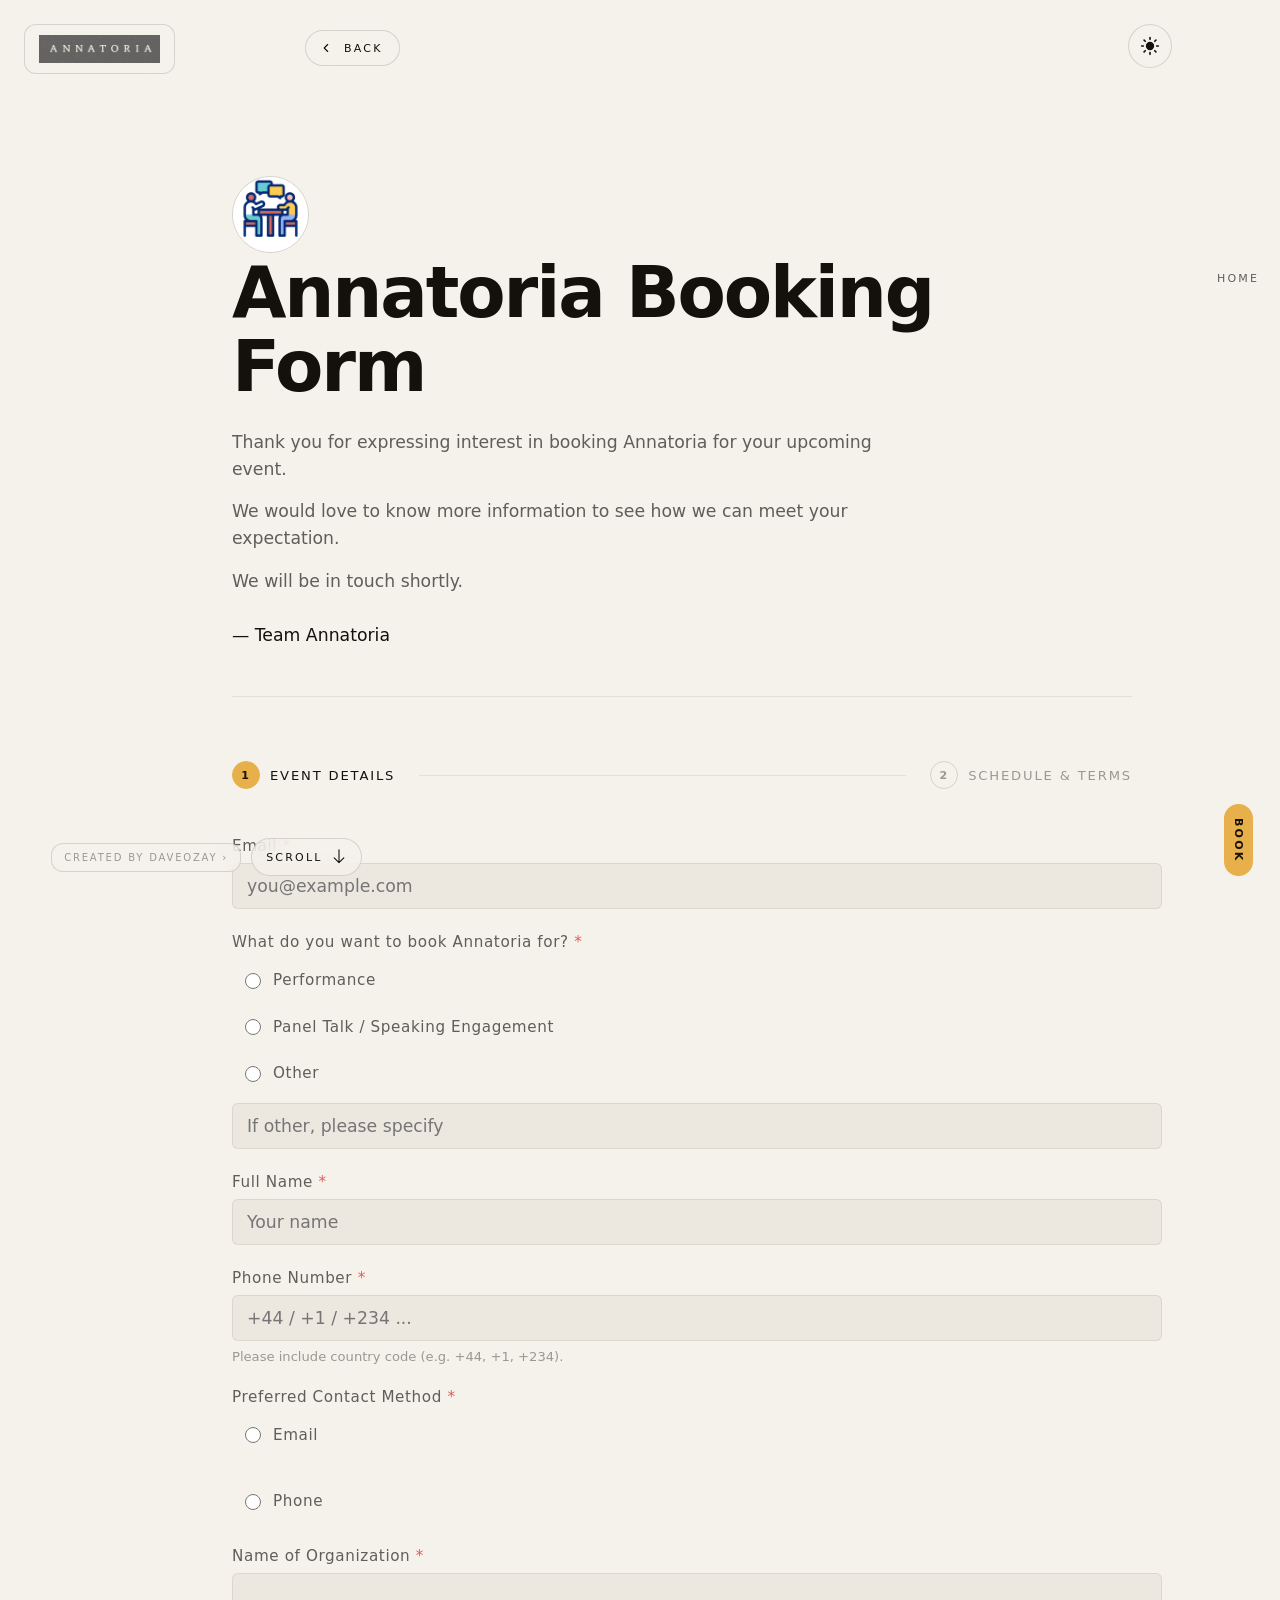
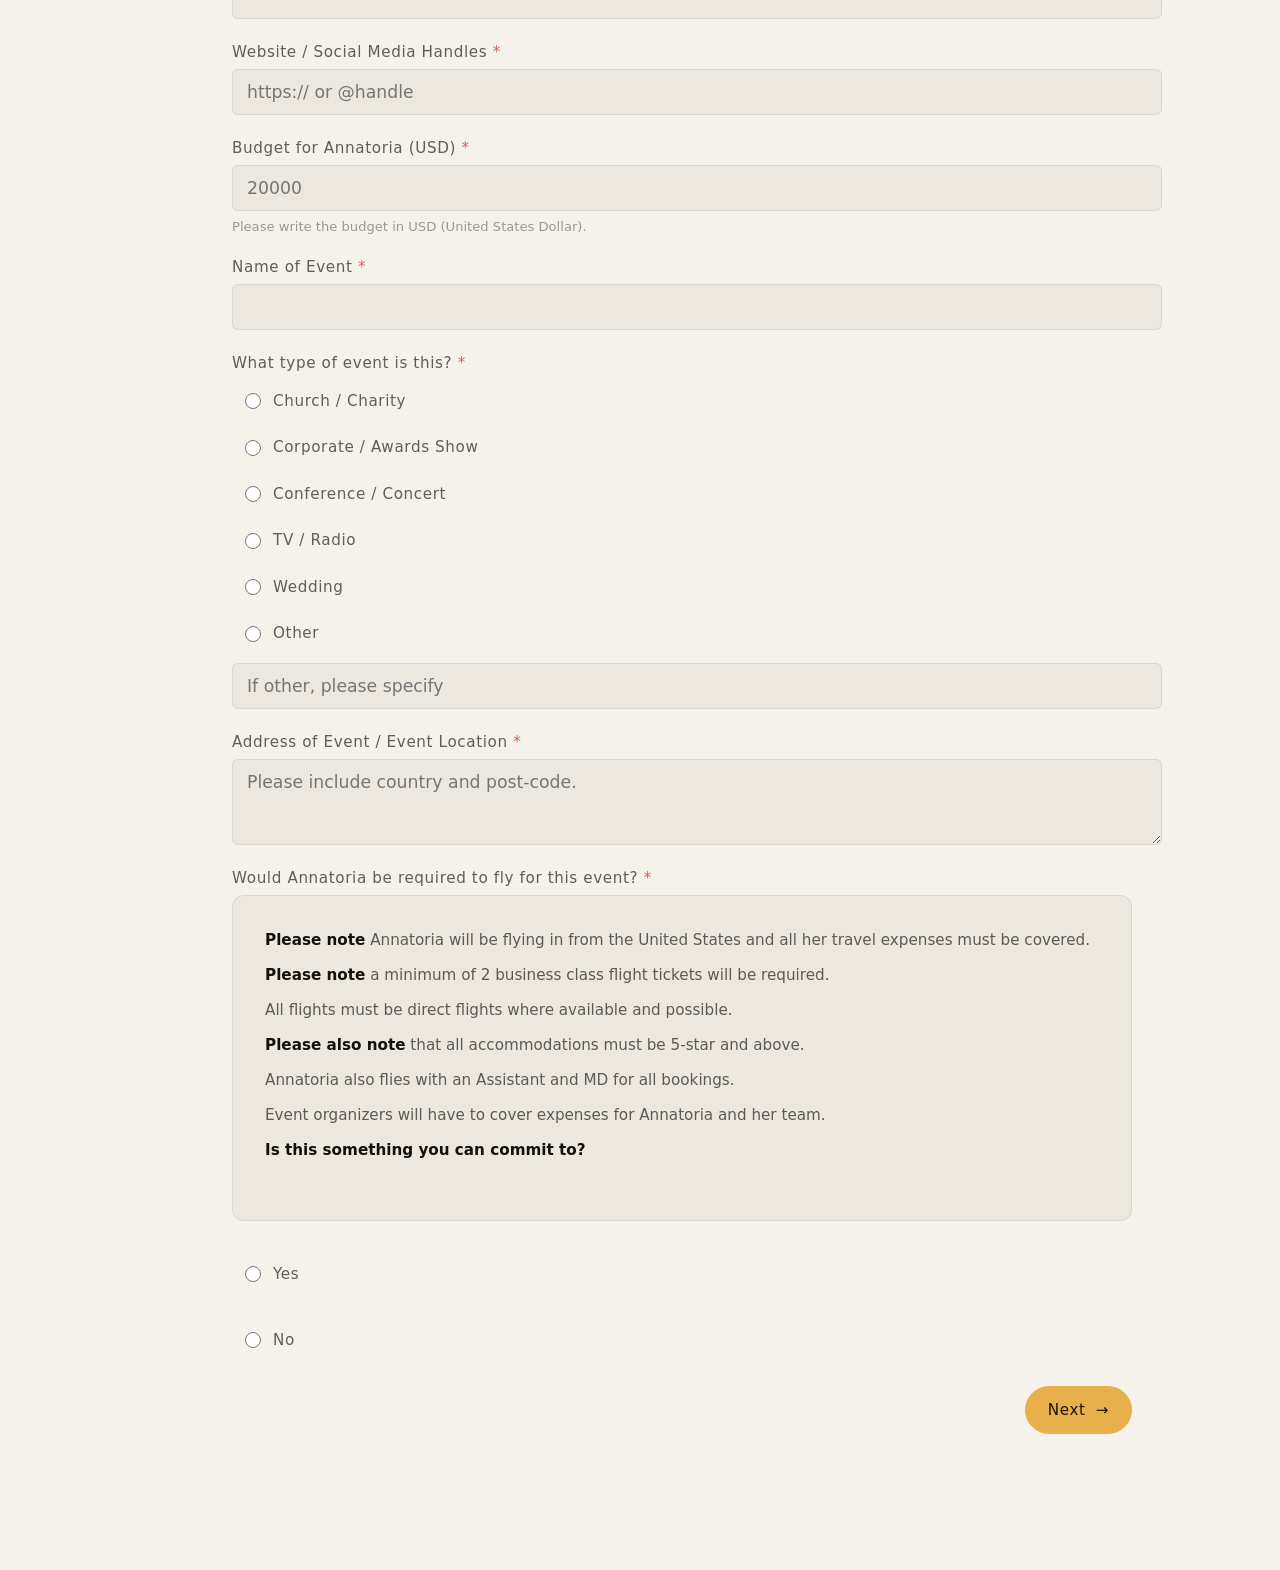
==== contact.html @ 195f4ea7 "Initial deploy - Annatoria site" ====
<!doctype html>
<html lang="en">
  <head>
    <meta charset="utf-8" />
    <meta name="viewport" content="width=device-width, initial-scale=1" />
    <title>Book Annatoria — Team Annatoria</title>
    <meta
      name="description"
      content="Enquire about booking Annatoria for performances, speaking engagements, brand partnerships, and collaborations. Team Annatoria will be in touch."
    />
    <meta name="author" content="Team Annatoria" />
    <meta name="theme-color" content="#0a0a0a" />
    <meta name="color-scheme" content="dark light" />
     <link rel="manifest" href="./manifest.json" />
    <link rel="canonical" href="https://annatoria.com/contact.html" />
    <meta name="robots" content="index, follow" />

    <link
      href="./assets/mains/icons/youtube.svg"
      rel="shortcut icon"
      type="image/x-icon"
    />
    <link
      href="./assets/mains/icons/youtube.svg"
      rel="annatoria-loading-page"
    />

    <link rel="preconnect" href="https://fonts.googleapis.com" />
    <link rel="preconnect" href="https://fonts.gstatic.com" crossorigin />

    <link rel="stylesheet" href="./annatoria.css" />

    <link rel="stylesheet" href="./contact.css" />

    <meta property="og:type" content="website" />
    <meta property="og:site_name" content="Annatoria" />
    <meta property="og:title" content="Book Annatoria — Team Annatoria" />
    <meta
      property="og:description"
      content="Enquire about booking Annatoria for performances, speaking engagements, brand partnerships, and collaborations."
    />
    <meta property="og:url" content="https://annatoria.com/contact.html" />
    <meta
      property="og:image"
      content="https://annatoria.com/assets/mains/Anna_Loading-page1.png"
    />
    <meta property="og:image:width" content="1200" />
    <meta property="og:image:height" content="630" />

    <meta name="twitter:card" content="summary_large_image" />
    <meta name="twitter:title" content="Book Annatoria — Team Annatoria" />
    <meta
      name="twitter:description"
      content="Enquire about booking Annatoria for performances, speaking engagements, brand partnerships, and collaborations."
    />
    <meta
      name="twitter:image"
      content="https://annatoria.com/assets/mains/Anna_Loading-page1.png"
    />

    <link rel="preconnect" href="https://fonts.googleapis.com" />
    <link rel="preconnect" href="https://fonts.gstatic.com" crossorigin />

    <script type="application/ld+json">
      {
        "@context": "https://schema.org",
        "@type": "ContactPage",
        "name": "Book Annatoria",
        "url": "https://annatoria.com/contact.html",
        "description": "Booking enquiry form for Annatoria.",
        "mainEntity": {
          "@type": "Organization",
          "name": "Team Annatoria",
          "email": "annatoria@gmail.com"
        }
      }
    </script>
  </head>

  <body class="body-5">
    <button class="ann-theme-btn" data-theme-toggle aria-label="Toggle theme">
      <svg
        class="ann-theme-btn__icon moon"
        viewBox="0 0 24 24"
        fill="currentColor"
        aria-hidden="true"
      >
        <path d="M21 12.79A9 9 0 1 1 11.21 3 7 7 0 0 0 21 12.79z" />
      </svg>
      <svg
        class="ann-theme-btn__icon sun"
        viewBox="0 0 24 24"
        fill="none"
        stroke="currentColor"
        stroke-width="2"
        stroke-linecap="round"
        aria-hidden="true"
      >
        <circle cx="12" cy="12" r="4" fill="currentColor" />
        <path
          d="M12 2v2M12 20v2M4.9 4.9l1.4 1.4M17.7 17.7l1.4 1.4M2 12h2M20 12h2M4.9 19.1l1.4-1.4M17.7 6.3l1.4-1.4"
        />
      </svg>
    </button>

    <a class="ann-back" href="./index.html" aria-label="Back to home">
      <span class="ann-back__arrow" aria-hidden="true">
        <svg viewBox="0 0 20 20" width="14" height="14" fill="none">
          <path
            d="M11 5 6 10l5 5"
            stroke="currentColor"
            stroke-width="1.6"
            stroke-linecap="round"
            stroke-linejoin="round"
          />
        </svg>
      </span>
      <span>Back</span>
    </a>
    <!-- Brand logo (top-left, follows on scroll) -->
    <a
      href="./index.html"
      class="ann-brand-fixed"
      aria-label="Annatoria — home"
    >
      <img src="./assets/mains/anna_logo.jpeg" alt="Annatoria" />
    </a>

    <!-- Mobile menu toggle -->
    <button
      class="ann-menu-btn"
      aria-label="Open menu"
      aria-expanded="false"
      aria-controls="ann-mobile-menu"
    >
      <span></span><span></span><span></span>
    </button>

    <!-- Side rail nav -->
    <aside class="ann-side" id="ann-mobile-menu" aria-label="Primary">
      <div class="ann-side__inner">
        <nav class="ann-side__nav">
          <a class="ann-side__link" href="./index.html">Home</a>
          <!-- <a class="ann-side__link" href="index.html#music">Music</a>
          <a class="ann-side__link" href="index.html#moments">Moments</a>
          <a class="ann-side__link" href="index.html#awards">Awards</a>
          <a class="ann-side__link" href="index.html#stories">Stories</a>
          <a class="ann-side__link" href="index.html#events">Events</a> -->
        </nav>

        <div class="ann-side__foot">
          <a class="ann-side__cta" href="contact.html" aria-current="page"
            >Book</a
          >
          <!-- <a class="ann-side__link small" href="admin.html">Admin</a> -->
        </div>
      </div>
    </aside>

    <!-- ============================================================
       BOOKING FORM
       ============================================================ -->
    <main class="ann-contact">
      <header class="ann-contact__header">
        <div class="testing">
          <img
            class="icon_convo"
            src="./assets/mains/icons/coexistence.gif"
            alt=""
          />
          <h1 class="ann-contact__title">Annatoria Booking Form</h1>
        </div>
        <p class="ann-contact__intro">
          Thank you for expressing interest in booking Annatoria for your
          upcoming event.
        </p>
        <p class="ann-contact__intro">
          We would love to know more information to see how we can meet your
          expectation.
        </p>
        <p class="ann-contact__intro">
          We will be in touch shortly.
          <br /><br />
          <strong>— Team Annatoria</strong>
        </p>
        <!-- <div class="ann-contact__from">
          <span>Form responses routed to</span>
          <strong>doayozie@gmail.com</strong>
        </div> -->
      </header>

      <!-- Step indicator -->
      <div class="ann-steps" aria-hidden="true">
        <span class="ann-step is-active" data-step-indicator="1">
          <span class="ann-step__num">1</span> Event details
        </span>
        <span class="ann-step__line"></span>
        <span class="ann-step" data-step-indicator="2">
          <span class="ann-step__num">2</span> Schedule &amp; terms
        </span>
      </div>

      <form class="ann-form" data-multistep data-contact-form novalidate>
        <!-- ========================================================
           STEP 1
           ======================================================== -->
        <div class="ann-form__step is-active" data-step="1">
          <div class="ann-field">
            <label for="email">Email <span class="req">*</span></label>
            <input
              type="email"
              id="email"
              name="email"
              required
              placeholder="you@example.com"
              autocomplete="email"
            />
          </div>

          <div class="ann-field">
            <label
              >What do you want to book Annatoria for?
              <span class="req">*</span></label
            >
            <div class="ann-radio-group stack">
              <label class="ann-radio">
                <input
                  type="radio"
                  name="booking_type"
                  value="Performance"
                  required
                />
                <span>Performance</span>
              </label>
              <label class="ann-radio">
                <input
                  type="radio"
                  name="booking_type"
                  value="Panel Talk/Speaking Engagement"
                />
                <span>Panel Talk / Speaking Engagement</span>
              </label>
              <label class="ann-radio">
                <input type="radio" name="booking_type" value="Other" />
                <span>Other</span>
              </label>
              <input
                type="text"
                name="booking_type_other"
                placeholder="If other, please specify"
                style="margin-top: 4px"
              />
            </div>
          </div>

          <div class="ann-field">
            <label for="full_name">Full Name <span class="req">*</span></label>
            <input
              type="text"
              id="full_name"
              name="full_name"
              required
              autocomplete="name"
              placeholder="Your name"
            />
          </div>

          <div class="ann-field">
            <label for="phone">Phone Number <span class="req">*</span></label>
            <input
              type="tel"
              id="phone"
              name="phone"
              required
              autocomplete="tel"
              placeholder="+44 / +1 / +234 ..."
            />
            <span class="hint"
              >Please include country code (e.g. +44, +1, +234).</span
            >
          </div>

          <div class="ann-field">
            <label>Preferred Contact Method <span class="req">*</span></label>
            <div class="ann-radio-group">
              <label class="ann-radio"
                ><input
                  type="radio"
                  name="contact_method"
                  value="Email"
                  required
                />
                <span>Email</span></label
              >
              <label class="ann-radio"
                ><input type="radio" name="contact_method" value="Phone" />
                <span>Phone</span></label
              >
            </div>
          </div>

          <div class="ann-field">
            <label for="organization"
              >Name of Organization <span class="req">*</span></label
            >
            <input
              type="text"
              id="organization"
              name="organization"
              required
              autocomplete="organization"
            />
          </div>

          <div class="ann-field">
            <label for="website"
              >Website / Social Media Handles <span class="req">*</span></label
            >
            <input
              type="text"
              id="website"
              name="website"
              required
              placeholder="https:// or @handle"
            />
          </div>

          <div class="ann-field">
            <label for="budget_usd"
              >Budget for Annatoria (USD) <span class="req">*</span></label
            >
            <input
              type="number"
              id="budget_usd"
              name="budget_usd"
              required
              min="0"
              step="100"
              placeholder="20000"
            />
            <span class="hint"
              >Please write the budget in USD (United States Dollar).</span
            >
          </div>

          <div class="ann-field">
            <label for="event_name"
              >Name of Event <span class="req">*</span></label
            >
            <input type="text" id="event_name" name="event_name" required />
          </div>

          <div class="ann-field">
            <label
              >What type of event is this? <span class="req">*</span></label
            >
            <div class="ann-radio-group stack">
              <label class="ann-radio"
                ><input
                  type="radio"
                  name="event_type"
                  value="Church/Charity"
                  required
                />
                <span>Church / Charity</span></label
              >
              <label class="ann-radio"
                ><input
                  type="radio"
                  name="event_type"
                  value="Corporate/Awards Show"
                />
                <span>Corporate / Awards Show</span></label
              >
              <label class="ann-radio"
                ><input
                  type="radio"
                  name="event_type"
                  value="Conference/Concert"
                />
                <span>Conference / Concert</span></label
              >
              <label class="ann-radio"
                ><input type="radio" name="event_type" value="TV/Radio" />
                <span>TV / Radio</span></label
              >
              <label class="ann-radio"
                ><input type="radio" name="event_type" value="Wedding" />
                <span>Wedding</span></label
              >
              <label class="ann-radio"
                ><input type="radio" name="event_type" value="Other" />
                <span>Other</span></label
              >
              <input
                type="text"
                name="event_type_other"
                placeholder="If other, please specify"
                style="margin-top: 4px"
              />
            </div>
          </div>

          <div class="ann-field">
            <label for="event_address"
              >Address of Event / Event Location
              <span class="req">*</span></label
            >
            <textarea
              id="event_address"
              name="event_address"
              required
              rows="3"
              placeholder="Please include country and post-code."
            ></textarea>
          </div>

          <div class="ann-field">
            <label
              >Would Annatoria be required to fly for this event?
              <span class="req">*</span></label
            >

            <div class="ann-commit">
              <p>
                <strong>Please note</strong> Annatoria will be flying in from
                the United States and all her travel expenses must be covered.
              </p>
              <p>
                <strong>Please note</strong> a minimum of 2 business class
                flight tickets will be required.
              </p>
              <p>
                All flights must be direct flights where available and possible.
              </p>
              <p>
                <strong>Please also note</strong> that all accommodations must
                be 5-star and above.
              </p>
              <p>
                Annatoria also flies with an Assistant and MD for all bookings.
              </p>
              <p>
                Event organizers will have to cover expenses for Annatoria and
                her team.
              </p>
              <p><strong>Is this something you can commit to?</strong></p>
            </div>

            <div class="ann-radio-group">
              <label class="ann-radio">
                <input type="radio" name="can_commit" value="Yes" required />
                <span>Yes</span>
              </label>
              <label class="ann-radio">
                <input type="radio" name="can_commit" value="No" />
                <span>No</span>
              </label>
            </div>
          </div>

          <div class="ann-form__actions">
            <span></span>
            <button type="button" class="ann-btn ann-btn--primary" data-next>
              Next <span class="ann-btn__arrow">→</span>
            </button>
          </div>
        </div>

        <!-- ========================================================
           STEP 2
           ======================================================== -->
        <div class="ann-form__step" data-step="2">
          <div class="ann-form__row">
            <div class="ann-field">
              <label for="event_date"
                >Date of Event <span class="req">*</span></label
              >
              <input type="date" id="event_date" name="event_date" required />
            </div>
            <div class="ann-field">
              <label for="start_time"
                >Start Time <span class="req">*</span></label
              >
              <input type="time" id="start_time" name="start_time" required />
            </div>
          </div>

          <div class="ann-form__row">
            <div class="ann-field">
              <label for="end_time">End Time <span class="req">*</span></label>
              <input type="time" id="end_time" name="end_time" required />
            </div>
            <div class="ann-field">
              <label for="arrival_time"
                >Arrival Time <span class="req">*</span></label
              >
              <input
                type="time"
                id="arrival_time"
                name="arrival_time"
                required
              />
            </div>
          </div>

          <div class="ann-field">
            <label for="event_requirements"
              >Event Requirements <span class="req">*</span></label
            >
            <textarea
              id="event_requirements"
              name="event_requirements"
              required
              rows="4"
              placeholder="Please let us know your stage expectations."
            ></textarea>
          </div>

          <div class="ann-field">
            <label
              >Your Requirement for Annatoria <span class="req">*</span></label
            >
            <div class="ann-radio-group stack">
              <label class="ann-radio">
                <input
                  type="radio"
                  name="performance_type"
                  value="Annatoria (perform) with Filmed Interview"
                  required
                />
                <span>Annatoria (perform) with Filmed Interview</span>
              </label>
              <label class="ann-radio">
                <input
                  type="radio"
                  name="performance_type"
                  value="Annatoria (perform) with Live Interview"
                />
                <span>Annatoria (perform) with Live Interview</span>
              </label>
              <label class="ann-radio">
                <input
                  type="radio"
                  name="performance_type"
                  value="Annatoria (perform) with Live Performance"
                />
                <span>Annatoria (perform) with Live Performance</span>
              </label>
            </div>
          </div>

          <div class="ann-field">
            <label for="expected_attendance"
              >Expected Attendance Number <span class="req">*</span></label
            >
            <input
              type="number"
              id="expected_attendance"
              name="expected_attendance"
              required
              min="0"
              placeholder="e.g. 5000"
            />
          </div>

          <div class="ann-field">
            <label for="other_expectations"
              >Other event expectations? <span class="req">*</span></label
            >
            <textarea
              id="other_expectations"
              name="other_expectations"
              required
              rows="3"
              placeholder="e.g. meet &amp; greets, promotional videos, etc."
            ></textarea>
          </div>

          <div class="ann-field">
            <label for="leave_time"
              >Suitable Leave Time <span class="req">*</span></label
            >
            <input type="time" id="leave_time" name="leave_time" required />
          </div>

          <div class="ann-terms">
            <h3>Terms and Conditions</h3>
            <ol>
              <li>
                Please be prepared to cover travel expenses and hospitality for
                Annatoria and her team.
              </li>
              <li>
                Please be prepared to cover overnight accommodation for events
                that end late at night.
              </li>
              <li>Annatoria travels with a small team.</li>
              <li>
                Annatoria will also need security personnel with her at all
                times during the event.
              </li>
              <li>
                50% deposit is required to secure this booking. This deposit
                will be non-refundable unless Annatoria has to cancel the
                booking for any reason.
              </li>
              <li>
                The remaining balance must be paid before the expected travel
                date.
              </li>
              <li>
                Any additional requests made that isn't in the signed contract
                must be approved by Annatoria's team. The request is not
                confirmed until it is approved in writing.
              </li>
            </ol>
            <span class="notice">Important notice</span>
            <p style="margin-top: 10px">
              Please be advised that (a) bookings remain unconfirmed until you
              receive written confirmation or (b) until securing deposit is
              made. Please do not advertise any appearance until you have
              confirmation.
            </p>
          </div>

          <div class="ann-field">
            <label for="additional_info"
              >Any further information? <span class="req">*</span></label
            >
            <textarea
              id="additional_info"
              name="additional_info"
              required
              rows="4"
              placeholder="Please use this box to provide any useful information such as event details / theme etc."
            ></textarea>
          </div>

          <div class="ann-form__actions">
            <button type="button" class="ann-btn" data-prev>
              <span
                class="ann-btn__arrow"
                style="transform: rotate(180deg); display: inline-block"
                >→</span
              >
              Back
            </button>
            <button type="submit" class="ann-btn ann-btn--primary">
              Submit booking <span class="ann-btn__arrow">→</span>
            </button>
          </div>

          <span data-form-status aria-live="polite"></span>
        </div>
      </form>
    </main>

    <!-- Bottom-left cluster -->
    <div class="ann-bottom-left">
      <a
        href="https://www.instagram.com/super__skills"
        target="_blank"
        rel="noopener"
        class="creator"
      >
        created by Daveozay ›
      </a>
      <button class="ann-scroll-cue" aria-label="Scroll to top" data-scroll-cue>
        <span class="ann-scroll-cue__label">Scroll</span>
        <span class="ann-scroll-cue__arrow" aria-hidden="true">
          <svg viewBox="0 0 14 20" width="12" height="16" fill="none">
            <path
              d="M7 1v16M1 11l6 6 6-6"
              stroke="currentColor"
              stroke-width="1.4"
              stroke-linecap="round"
              stroke-linejoin="round"
            />
          </svg>
        </span>
      </button>
    </div>

    <script src="./annatoria.js" defer></script>
  </body>
</html>
---- annatoria.css ----
/* ============================================================
   ANNATORIA — Premium layer
   Layered on top of Webflow export. Does not modify Webflow files.
   ============================================================ */



/* html,
body {
  overflow-x: hidden !important;
  max-width: 100vw;
} */

html,
body {
  overflow-x: clip;
  max-width: 100vw;
}

:root {
  /* Colour */
  --anna-bg: #0a0a0a;
  --anna-bg-2: #121212;
  --anna-bg-3: #1a1a1a;
  --anna-surface: #161616;
  --anna-line: rgba(255, 255, 255, 0.08);
  --anna-line-2: rgba(255, 255, 255, 0.14);
  --anna-text: #f4f1ea;
  --anna-text-2: rgba(244, 241, 234, 0.66);
  --anna-text-3: rgba(244, 241, 234, 0.4);
  --anna-accent: #e8b04b;
  --anna-accent-2: #c98a2b;
  --anna-danger: #e05a5a;

  /* Typography */
  --anna-font-display: 'Moderat', 'Spacegrotesk', system-ui, sans-serif;
  --anna-font-body: 'Spacegrotesk', 'Moderat', system-ui, sans-serif;

  --anna-fs-xs: clamp(0.72rem, 0.68rem + 0.2vw, 0.82rem);
  --anna-fs-sm: clamp(0.85rem, 0.8rem + 0.25vw, 0.95rem);
  --anna-fs-base: clamp(0.98rem, 0.92rem + 0.3vw, 1.08rem);
  --anna-fs-lg: clamp(1.2rem, 1.05rem + 0.7vw, 1.5rem);
  --anna-fs-xl: clamp(1.8rem, 1.4rem + 2vw, 2.6rem);
  --anna-fs-2xl: clamp(2.6rem, 1.8rem + 3.6vw, 4.4rem);
  --anna-fs-3xl: clamp(3.6rem, 2.2rem + 6vw, 7rem);

  --anna-lh-tight: 1.05;
  --anna-lh-snug: 1.2;
  --anna-lh-base: 1.55;
  --anna-tracking-wide: 0.14em;
  --anna-tracking-mid: 0.04em;

  /* Spacing */
  --anna-space-1: 0.5rem;
  --anna-space-2: 1rem;
  --anna-space-3: 1.5rem;
  --anna-space-4: 2rem;
  --anna-space-5: 3rem;
  --anna-space-6: 4rem;
  --anna-space-7: 6rem;
  --anna-space-8: 8rem;

  /* Radii */
  --anna-r-sm: 6px;
  --anna-r-md: 12px;
  --anna-r-lg: 18px;
  --anna-r-pill: 999px;

  /* Motion */
  --anna-ease: cubic-bezier(0.22, 0.61, 0.36, 1);
  --anna-ease-out: cubic-bezier(0.16, 1, 0.3, 1);
  --anna-dur-fast: 220ms;
  --anna-dur: 480ms;
  --anna-dur-slow: 760ms;

  /* Layout */
  --anna-max: 1320px;
  --anna-gutter: clamp(1.25rem, 4vw, 4rem);
  --anna-nav-h: 72px;
}





/* ============================================================
   PUBLIC SITE THEMES
   Two ways the public theme can be applied:
   1. User manually picked → <html> has .anna-public-dark or .anna-public-light
   2. No choice yet       → follows @media (prefers-color-scheme)

   These classes only exist on index.html and contact.html.
   The admin page never gets them (its JS skips the pre-paint).
   ============================================================ */

/* ---- Forced DARK ---- */
html.anna-public-dark {
  --anna-bg: #0a0a0a;
  --anna-bg-2: #121212;
  --anna-bg-3: #1a1a1a;
  --anna-surface: #161616;
  --anna-line: rgba(255, 255, 255, 0.08);
  --anna-line-2: rgba(255, 255, 255, 0.14);
  --anna-text: #f4f1ea;
  --anna-text-2: rgba(244, 241, 234, 0.66);
  --anna-text-3: rgba(244, 241, 234, 0.4);
}

html.anna-public-dark body.body-5 {
  background-color: #0a0a0a !important;
}

/* ---- Forced LIGHT ---- */
html.anna-public-light {
  --anna-bg: #f5f2ec;
  --anna-bg-2: #ece8e0;
  --anna-bg-3: #e2ddd3;
  --anna-surface: #ffffff;
  --anna-line: rgba(20, 17, 12, 0.08);
  --anna-line-2: rgba(20, 17, 12, 0.14);
  --anna-text: #14110c;
  --anna-text-2: rgba(20, 17, 12, 0.66);
  --anna-text-3: rgba(20, 17, 12, 0.4);
}

html.anna-public-light body.body-5 {
  background-color: #f5f2ec !important;
}

/* Shared LIGHT adjustments — apply whether forced or OS-derived.
   Selected via :is() so we don't have to duplicate. */
html.anna-public-light .ann-hero__bg-veil,
html.anna-public-light .ann-editorial,
html.anna-public-light .ann-side,
html.anna-public-light .ann-side.is-scrolled,
html.anna-public-light .ann-brand-fixed,
html.anna-public-light .ann-back,
html.anna-public-light .ann-scroll-cue,
html.anna-public-light .creator,
html.anna-public-light .ann-theme-btn,
html.anna-public-light .ann-btn,
html.anna-public-light .ann-btn--primary {
  /* placeholder so the selector above stays valid if you later
     want to add light-specific tweaks. Move individual rules here. */
}

html.anna-public-light .ann-hero__bg-veil {
  background:
    radial-gradient(120% 90% at 20% 30%,
      rgba(245, 242, 236, 0.15) 0%,
      rgba(245, 242, 236, 0.55) 55%,
      rgba(245, 242, 236, 0.92) 100%),
    linear-gradient(180deg,
      rgba(245, 242, 236, 0.55) 0%,
      rgba(245, 242, 236, 0.15) 35%,
      rgba(245, 242, 236, 0.95) 100%);
}

html.anna-public-light .ann-editorial {
  background: var(--anna-bg);
}

html.anna-public-light .ann-side {
  background: var(--anna-bg);
}

html.anna-public-light .ann-side.is-scrolled {
  background: rgba(245, 242, 236, 0.78);
  border-left-color: var(--anna-line);
}

html.anna-public-light .ann-brand-fixed,
html.anna-public-light .ann-back,
html.anna-public-light .ann-scroll-cue,
html.anna-public-light .creator,
html.anna-public-light .ann-theme-btn {
  background: rgba(245, 242, 236, 0.75);
  border-color: var(--anna-line-2);
}

html.anna-public-light .ann-brand-fixed:hover,
html.anna-public-light .ann-back:hover,
html.anna-public-light .ann-scroll-cue:hover,
html.anna-public-light .creator:hover,
html.anna-public-light .ann-theme-btn:hover {
  background: rgba(255, 255, 255, 0.95);
  border-color: var(--anna-text);
}

html.anna-public-light .ann-btn:hover {
  background: var(--anna-text);
  color: var(--anna-bg);
  border-color: var(--anna-text);
}

html.anna-public-light .ann-btn--primary {
  color: #1a1206;
}

html.anna-public-light .ann-btn--primary:hover {
  color: #1a1206;
}

html.anna-public-light .ann-theme-btn__icon.moon {
  opacity: 0;
  transform: rotate(90deg) scale(0.6);
}

html.anna-public-light .ann-theme-btn__icon.sun {
  opacity: 1;
  transform: rotate(0deg) scale(1);
}

/* ---- OS preference — applies only when neither force-class is present ---- */
@media (prefers-color-scheme: light) {
  html:not(.anna-public-dark):not(.anna-public-light) {
    --anna-bg: #f5f2ec;
    --anna-bg-2: #ece8e0;
    --anna-bg-3: #e2ddd3;
    --anna-surface: #ffffff;
    --anna-line: rgba(20, 17, 12, 0.08);
    --anna-line-2: rgba(20, 17, 12, 0.14);
    --anna-text: #14110c;
    --anna-text-2: rgba(20, 17, 12, 0.66);
    --anna-text-3: rgba(20, 17, 12, 0.4);
  }

  html:not(.anna-public-dark):not(.anna-public-light) body.body-5 {
    background-color: #f5f2ec !important;
  }

  html:not(.anna-public-dark):not(.anna-public-light) .ann-hero__bg-veil {
    background:
      radial-gradient(120% 90% at 20% 30%,
        rgba(245, 242, 236, 0.15) 0%,
        rgba(245, 242, 236, 0.55) 55%,
        rgba(245, 242, 236, 0.92) 100%),
      linear-gradient(180deg,
        rgba(245, 242, 236, 0.55) 0%,
        rgba(245, 242, 236, 0.15) 35%,
        rgba(245, 242, 236, 0.95) 100%);
  }

  html:not(.anna-public-dark):not(.anna-public-light) .ann-editorial {
    background: var(--anna-bg);
  }

  html:not(.anna-public-dark):not(.anna-public-light) .ann-side {
    background: var(--anna-bg);
  }

  html:not(.anna-public-dark):not(.anna-public-light) .ann-side.is-scrolled {
    background: rgba(245, 242, 236, 0.78);
  }

  html:not(.anna-public-dark):not(.anna-public-light) .ann-brand-fixed,
  html:not(.anna-public-dark):not(.anna-public-light) .ann-back,
  html:not(.anna-public-dark):not(.anna-public-light) .ann-scroll-cue,
  html:not(.anna-public-dark):not(.anna-public-light) .creator,
  html:not(.anna-public-dark):not(.anna-public-light) .ann-theme-btn {
    background: rgba(245, 242, 236, 0.75);
    border-color: var(--anna-line-2);
  }

  html:not(.anna-public-dark):not(.anna-public-light) .ann-theme-btn__icon.moon {
    opacity: 0;
    transform: rotate(90deg) scale(0.6);
  }

  html:not(.anna-public-dark):not(.anna-public-light) .ann-theme-btn__icon.sun {
    opacity: 1;
    transform: rotate(0deg) scale(1);
  }

  html:not(.anna-public-dark):not(.anna-public-light) .ann-btn:hover {
    background: var(--anna-text);
    color: var(--anna-bg);
    border-color: var(--anna-text);
  }
}





















/* ------------------------------------------------------------
   BASE RESET / OVERRIDES (scoped, non-destructive)
   ------------------------------------------------------------ */
body.body-5 {
  /* Overrides the debug red background */
  background-color: var(--anna-bg) !important;
  color: var(--anna-text);
  font-family: var(--anna-font-body);
  -webkit-font-smoothing: antialiased;
  text-rendering: optimizeLegibility;
}

/* Respect reduced motion globally */
@media (prefers-reduced-motion: reduce) {

  *,
  *::before,
  *::after {
    animation-duration: 0.001ms !important;
    animation-iteration-count: 1 !important;
    transition-duration: 0.001ms !important;
    scroll-behavior: auto !important;
  }
}

/* ------------------------------------------------------------
   REVEAL SYSTEM
   Elements with [data-reveal] start hidden; .is-revealed plays in.
   ------------------------------------------------------------ */
[data-reveal] {
  opacity: 0;
  transform: translate3d(0, 24px, 0);
  transition:
    opacity var(--anna-dur) var(--anna-ease-out),
    transform var(--anna-dur) var(--anna-ease-out);
  will-change: opacity, transform;
}

[data-reveal="fade"] {
  transform: none;
}

[data-reveal="left"] {
  transform: translate3d(-32px, 0, 0);
}

[data-reveal="right"] {
  transform: translate3d(32px, 0, 0);
}

[data-reveal="scale"] {
  transform: scale(0.96);
}

[data-reveal].is-revealed {
  opacity: 1;
  transform: translate3d(0, 0, 0) scale(1);
}

/* Stagger: parent with [data-stagger], children with [data-reveal-child] */
[data-stagger]>[data-reveal-child] {
  opacity: 0;
  transform: translate3d(0, 20px, 0);
  transition:
    opacity var(--anna-dur) var(--anna-ease-out),
    transform var(--anna-dur) var(--anna-ease-out);
}

[data-stagger].is-revealed>[data-reveal-child] {
  opacity: 1;
  transform: none;
}

/* ------------------------------------------------------------
   NAV — scroll state
   ------------------------------------------------------------ */

/* ============================================================
   SIDE NAV — fixed vertical rail
   ============================================================ */
:root {
  --anna-side-w: 84px;
}

.ann-side {
  position: fixed;
  top: 0;
  right: 0;
  /* ← changed from left: 0 */
  bottom: 0;
  width: var(--anna-side-w);
  z-index: 9000;
  display: flex;
  flex-direction: column;
  align-items: center;
  padding: 24px 0;
  background: transparent;
  /* ← transparent at top */
  -webkit-backdrop-filter: none;
  backdrop-filter: none;
  border-left: 1px solid transparent;
  /* ← changed from border-right */
  transition:
    background-color var(--anna-dur) var(--anna-ease),
    backdrop-filter var(--anna-dur) var(--anna-ease),
    -webkit-backdrop-filter var(--anna-dur) var(--anna-ease),
    border-color var(--anna-dur) var(--anna-ease);
}

/* Solidified state — triggered by JS when you scroll */
.ann-side.is-scrolled {
  background: rgba(10, 10, 10, 0.72);
  -webkit-backdrop-filter: blur(14px) saturate(140%);
  backdrop-filter: blur(14px) saturate(140%);
  border-left-color: var(--anna-line);
}

.ann-side__inner {
  display: flex;
  flex-direction: column;
  align-items: center;
  justify-content: space-between;
  height: 100%;
  width: 100%;
  gap: var(--anna-space-4);
}

.ann-side__brand img {
  height: 32px;
  width: auto;
  display: block;
  opacity: 0.9;
  transition: opacity var(--anna-dur-fast) var(--anna-ease);
}

.ann-side__brand:hover img {
  opacity: 1;
}

.ann-side__nav {
  display: flex;
  flex-direction: column;
  align-items: center;
  gap: var(--anna-space-4);
  margin: auto 0;
}

.ann-side__link {
  position: relative;
  color: var(--anna-text-2);
  font-family: var(--anna-font-display);
  font-size: 11px;
  font-weight: 500;
  letter-spacing: 0.2em;
  text-transform: uppercase;
  text-decoration: none;
  writing-mode: sideways-lr;
  /* transform: rotate(180deg); */
  padding: 8px 6px;
  transition: color var(--anna-dur-fast) var(--anna-ease);
}

.ann-side__link::after {
  content: "";
  position: absolute;
  top: 0;
  bottom: 0;
  right: -6px;
  /* ← sits just to the right of the text */
  width: 1px;
  background: currentColor;
  transform: scaleY(0);
  transform-origin: bottom center;
  /* ← grows upward from bottom */
  transition: transform var(--anna-dur) var(--anna-ease-out);
}

.ann-side__link:hover::after,
.ann-side__link[aria-current="page"]::after {
  transform: scaleY(1);
}

.ann-side__link:hover,
.ann-side__link[aria-current="page"] {
  color: var(--anna-text);
}

.ann-side__link:hover::after,
.ann-side__link[aria-current="page"]::after {
  transform: translateX(-50%) scaleX(1);
}

.ann-side__link.small {
  font-size: 10px;
  letter-spacing: 0.16em;
}

.ann-side__foot {
  display: flex;
  flex-direction: column;
  align-items: center;
  gap: var(--anna-space-3);
  margin-top: auto;
}

.ann-side__cta {
  writing-mode: vertical-rl;
  /* transform: rotate(180deg); */
  padding: 14px 8px;
  border-radius: var(--anna-r-pill);
  background: var(--anna-accent);
  color: #1a1206 !important;
  font-family: var(--anna-font-display);
  font-size: 11px;
  font-weight: 700;
  letter-spacing: 0.2em;
  text-transform: uppercase;
  text-decoration: none;
  transition: background-color var(--anna-dur-fast) var(--anna-ease), transform var(--anna-dur-fast) var(--anna-ease);
}

.ann-side__cta:hover {
  background: var(--anna-accent-2);
  transform: rotate(180deg) translateY(2px);
}














/* Push all page content to the right of the rail on desktop */
@media (min-width: 768px) {
  body.body-5 {
    padding-left: var(--anna-side-w);
  }

  .ann-hero__inner,
  .main-container {
    margin-left: 0;
  }
}












/* ------------------------------------------------------------
   SECTION PRIMITIVES
   ------------------------------------------------------------ */
.ann-section {
  position: relative;
  padding: var(--anna-space-8) var(--anna-gutter);
  max-width: var(--anna-max);
  margin: 0 auto;
}

.ann-section--full {
  max-width: none;
  padding-left: 0;
  padding-right: 0;
}

.ann-eyebrow {
  font-family: var(--anna-font-display);
  font-size: var(--anna-fs-xs);
  letter-spacing: var(--anna-tracking-wide);
  text-transform: uppercase;
  color: var(--anna-accent);
  margin-bottom: var(--anna-space-3);
}

.ann-h2 {
  font-family: var(--anna-font-display);
  font-size: var(--anna-fs-2xl);
  line-height: var(--anna-lh-tight);
  letter-spacing: -0.02em;
  margin: 0 0 var(--anna-space-3);
  color: var(--anna-text);
}

.ann-lead {
  font-size: var(--anna-fs-lg);
  line-height: var(--anna-lh-base);
  color: var(--anna-text-2);
  max-width: 62ch;
}

.ann-rule {
  height: 1px;
  background: var(--anna-line);
  border: 0;
  margin: var(--anna-space-5) 0;
}

/* ------------------------------------------------------------
   MUSIC
   ------------------------------------------------------------ */
.ann-music {
  display: grid;
  grid-template-columns: 1.2fr 1fr;
  gap: var(--anna-space-5);
}

@media (max-width: 900px) {
  .ann-music {
    grid-template-columns: 1fr;
  }
}

.ann-release {
  position: relative;
  border-radius: var(--anna-r-lg);
  overflow: hidden;
  background: var(--anna-surface);
  border: 1px solid var(--anna-line);
  transition: border-color var(--anna-dur) var(--anna-ease);
}

.ann-release:hover {
  border-color: var(--anna-line-2);
}

.ann-release__art {
  aspect-ratio: 1 / 1;
  width: 100%;
  background: #222;
  display: block;
  object-fit: cover;
  transition: transform var(--anna-dur-slow) var(--anna-ease-out);
}

.ann-release:hover .ann-release__art {
  transform: scale(1.03);
}

.ann-release__meta {
  padding: var(--anna-space-4);
}

.ann-release__tag {
  font-size: var(--anna-fs-xs);
  letter-spacing: var(--anna-tracking-wide);
  text-transform: uppercase;
  color: var(--anna-accent);
}

.ann-release__title {
  font-family: var(--anna-font-display);
  font-size: var(--anna-fs-xl);
  margin: var(--anna-space-2) 0 var(--anna-space-1);
}

.ann-release__sub {
  color: var(--anna-text-2);
  font-size: var(--anna-fs-sm);
}

.ann-tracklist {
  display: flex;
  flex-direction: column;
  gap: var(--anna-space-2);
}

.ann-track {
  display: grid;
  grid-template-columns: 56px 1fr auto;
  gap: var(--anna-space-3);
  align-items: center;
  padding: var(--anna-space-2);
  border-radius: var(--anna-r-md);
  border: 1px solid transparent;
  transition: background-color var(--anna-dur-fast) var(--anna-ease), border-color var(--anna-dur-fast) var(--anna-ease), transform var(--anna-dur-fast) var(--anna-ease);
}

.ann-track:hover {
  background: var(--anna-bg-2);
  border-color: var(--anna-line);
  transform: translateY(-1px);
}

.ann-track__art {
  width: 56px;
  height: 56px;
  border-radius: var(--anna-r-sm);
  object-fit: cover;
  background: #222;
}

.ann-track__name {
  font-family: var(--anna-font-display);
  font-size: var(--anna-fs-base);
}

.ann-track__meta {
  color: var(--anna-text-3);
  font-size: var(--anna-fs-xs);
  margin-top: 2px;
}

.ann-track__play {
  width: 36px;
  height: 36px;
  border-radius: var(--anna-r-pill);
  border: 1px solid var(--anna-line-2);
  background: transparent;
  color: var(--anna-text);
  display: inline-flex;
  align-items: center;
  justify-content: center;
  cursor: pointer;
  transition: background-color var(--anna-dur-fast) var(--anna-ease), transform var(--anna-dur-fast) var(--anna-ease);
}

.ann-track:hover .ann-track__play {
  background: var(--anna-accent);
  color: #1a1206;
  border-color: var(--anna-accent);
  transform: scale(1.06);
}

/* ------------------------------------------------------------
   SOCIAL — FOLLOW THE JOURNEY
   ------------------------------------------------------------ */
.ann-social {
  display: grid;
  grid-template-columns: repeat(auto-fit, minmax(200px, 1fr));
  gap: var(--anna-space-3);
}

.ann-social__card {
  position: relative;
  padding: var(--anna-space-4);
  border-radius: var(--anna-r-lg);
  background: var(--anna-surface);
  border: 1px solid var(--anna-line);
  text-decoration: none;
  color: var(--anna-text);
  display: flex;
  flex-direction: column;
  gap: var(--anna-space-2);
  transition: transform var(--anna-dur) var(--anna-ease), border-color var(--anna-dur) var(--anna-ease), background-color var(--anna-dur) var(--anna-ease);
  overflow: hidden;
}

.ann-social__card:hover {
  transform: translateY(-4px);
  border-color: var(--anna-line-2);
  background: var(--anna-bg-3);
}

.ann-social__icon {
  width: 28px;
  height: 28px;
  color: var(--anna-text);
  transition: transform var(--anna-dur) var(--anna-ease);
}

.ann-social__card:hover .ann-social__icon {
  transform: translateX(4px);
}

.ann-social__name {
  font-family: var(--anna-font-display);
  font-size: var(--anna-fs-base);
}

.ann-social__stat {
  color: var(--anna-text-2);
  font-size: var(--anna-fs-sm);
}

.ann-social__cta {
  margin-top: auto;
  font-size: var(--anna-fs-xs);
  letter-spacing: var(--anna-tracking-wide);
  text-transform: uppercase;
  color: var(--anna-accent);
}

/* ------------------------------------------------------------
   MOMENTS — masonry + lightbox
   ------------------------------------------------------------ */
.ann-moments {
  columns: 3;
  column-gap: var(--anna-space-3);
}

@media (max-width: 900px) {
  .ann-moments {
    columns: 2;
  }
}

@media (max-width: 560px) {
  .ann-moments {
    columns: 1;
  }
}

.ann-moment {
  position: relative;
  display: block;
  width: 100%;
  margin: 0 0 var(--anna-space-3);
  border-radius: var(--anna-r-md);
  overflow: hidden;
  break-inside: avoid;
  cursor: zoom-in;
  border: 1px solid var(--anna-line);
  background: var(--anna-bg-2);
}

.ann-moment img {
  display: block;
  width: 100%;
  height: auto;
  transition: transform var(--anna-dur-slow) var(--anna-ease-out), filter var(--anna-dur) var(--anna-ease);
}

.ann-moment:hover img {
  transform: scale(1.04);
  filter: brightness(0.82);
}

.ann-moment__meta {
  position: absolute;
  inset: auto 0 0 0;
  padding: var(--anna-space-3);
  background: linear-gradient(to top, rgba(0, 0, 0, 0.8), transparent);
  opacity: 0;
  transform: translateY(8px);
  transition: opacity var(--anna-dur) var(--anna-ease), transform var(--anna-dur) var(--anna-ease);
}

.ann-moment:hover .ann-moment__meta {
  opacity: 1;
  transform: none;
}

.ann-moment__title {
  font-family: var(--anna-font-display);
  font-size: var(--anna-fs-sm);
}

.ann-moment__sub {
  color: var(--anna-text-2);
  font-size: var(--anna-fs-xs);
  margin-top: 2px;
}

/* Lightbox */
.ann-lightbox {
  position: fixed;
  inset: 0;
  z-index: 10000;
  background: rgba(5, 5, 5, 0.94);
  -webkit-backdrop-filter: blur(6px);
  backdrop-filter: blur(6px);
  display: flex;
  align-items: center;
  justify-content: center;
  padding: var(--anna-gutter);
  opacity: 0;
  pointer-events: none;
  transition: opacity var(--anna-dur) var(--anna-ease);
}

.ann-lightbox.is-open {
  opacity: 1;
  pointer-events: auto;
}

.ann-lightbox img {
  max-width: 100%;
  max-height: 88vh;
  border-radius: var(--anna-r-md);
  box-shadow: 0 30px 80px rgba(0, 0, 0, 0.6);
}

.ann-lightbox__close {
  position: absolute;
  top: 20px;
  right: 24px;
  width: 40px;
  height: 40px;
  border-radius: var(--anna-r-pill);
  background: transparent;
  border: 1px solid var(--anna-line-2);
  color: var(--anna-text);
  font-size: 18px;
  cursor: pointer;
}

/* ------------------------------------------------------------
   AWARDS
   ------------------------------------------------------------ */
.ann-awards__grid {
  display: grid;
  grid-template-columns: repeat(auto-fit, minmax(240px, 1fr));
  gap: var(--anna-space-3);
}

.ann-award {
  padding: var(--anna-space-4);
  border-radius: var(--anna-r-md);
  background: var(--anna-surface);
  border: 1px solid var(--anna-line);
  transition: border-color var(--anna-dur) var(--anna-ease), transform var(--anna-dur) var(--anna-ease);
}

.ann-award:hover {
  border-color: var(--anna-line-2);
  transform: translateY(-3px);
}

.ann-award__label {
  font-family: var(--anna-font-display);
  font-size: var(--anna-fs-base);
}

.ann-award__sub {
  color: var(--anna-text-2);
  font-size: var(--anna-fs-sm);
  margin-top: var(--anna-space-1);
}

/* ------------------------------------------------------------
   EVENTS — ON STAGE
   ------------------------------------------------------------ */
.ann-events__empty {
  padding: var(--anna-space-6) var(--anna-space-4);
  border: 1px dashed var(--anna-line-2);
  border-radius: var(--anna-r-lg);
  text-align: center;
  color: var(--anna-text-2);
}

.ann-events__list {
  display: flex;
  flex-direction: column;
  gap: var(--anna-space-2);
}

.ann-event {
  display: grid;
  grid-template-columns: 120px 1fr auto;
  gap: var(--anna-space-3);
  align-items: center;
  padding: var(--anna-space-3);
  border-radius: var(--anna-r-md);
  background: var(--anna-surface);
  border: 1px solid var(--anna-line);
  transition: transform var(--anna-dur) var(--anna-ease), border-color var(--anna-dur) var(--anna-ease);
}

.ann-event:hover {
  transform: translateY(-2px);
  border-color: var(--anna-line-2);
}

.ann-event__date {
  font-family: var(--anna-font-display);
  font-size: var(--anna-fs-sm);
  color: var(--anna-accent);
}

.ann-event__name {
  font-family: var(--anna-font-display);
  font-size: var(--anna-fs-base);
}

.ann-event__loc {
  color: var(--anna-text-2);
  font-size: var(--anna-fs-sm);
  margin-top: 2px;
}

.ann-event__cta {
  border: 1px solid var(--anna-line-2);
  background: transparent;
  color: var(--anna-text);
  padding: 8px 14px;
  border-radius: var(--anna-r-pill);
  font-size: var(--anna-fs-xs);
  letter-spacing: var(--anna-tracking-wide);
  text-transform: uppercase;
  cursor: pointer;
  text-decoration: none;
  transition: background-color var(--anna-dur-fast) var(--anna-ease), color var(--anna-dur-fast) var(--anna-ease);
}

.ann-event__cta:hover {
  background: var(--anna-accent);
  color: #1a1206;
  border-color: var(--anna-accent);
}

/* ------------------------------------------------------------
   STORIES
   ------------------------------------------------------------ */
.ann-stories {
  display: grid;
  grid-template-columns: repeat(auto-fit, minmax(280px, 1fr));
  gap: var(--anna-space-4);
}

.ann-story {
  position: relative;
  border-radius: var(--anna-r-lg);
  overflow: hidden;
  background: var(--anna-surface);
  border: 1px solid var(--anna-line);
  aspect-ratio: 4 / 5;
  display: block;
  color: var(--anna-text);
  text-decoration: none;
}

.ann-story img {
  position: absolute;
  inset: 0;
  width: 100%;
  height: 100%;
  object-fit: cover;
  transition: transform var(--anna-dur-slow) var(--anna-ease-out), filter var(--anna-dur) var(--anna-ease);
}

.ann-story:hover img {
  transform: scale(1.05);
  filter: brightness(0.7);
}

.ann-story__body {
  position: absolute;
  inset: auto 0 0 0;
  padding: var(--anna-space-4);
  background: linear-gradient(to top, rgba(0, 0, 0, 0.9), transparent 80%);
}

.ann-story__kicker {
  font-size: var(--anna-fs-xs);
  letter-spacing: var(--anna-tracking-wide);
  text-transform: uppercase;
  color: var(--anna-accent);
}

.ann-story__title {
  font-family: var(--anna-font-display);
  font-size: var(--anna-fs-lg);
  margin-top: var(--anna-space-2);
  line-height: var(--anna-lh-snug);
}

/* ------------------------------------------------------------
   BOTTOM MEDIA STRIP — replaces the overlapping images
   ------------------------------------------------------------ */
.ann-strip {
  display: grid;
  grid-template-columns: repeat(6, 1fr);
  gap: var(--anna-space-2);
  padding: var(--anna-space-5) var(--anna-gutter);
}

@media (max-width: 900px) {
  .ann-strip {
    grid-template-columns: repeat(3, 1fr);
  }
}

@media (max-width: 560px) {
  .ann-strip {
    grid-template-columns: repeat(2, 1fr);
  }
}

.ann-strip__item {
  aspect-ratio: 3 / 4;
  border-radius: var(--anna-r-md);
  overflow: hidden;
  background: var(--anna-bg-2);
  border: 1px solid var(--anna-line);
}

.ann-strip__item img {
  width: 100%;
  height: 100%;
  object-fit: cover;
  display: block;
  transition: transform var(--anna-dur-slow) var(--anna-ease-out);
}

.ann-strip__item:hover img {
  transform: scale(1.05);
}

/* ------------------------------------------------------------
   FOOTER
   ------------------------------------------------------------ */
.ann-footer {
  padding: var(--anna-space-6) var(--anna-gutter) var(--anna-space-5);
  border-top: 1px solid var(--anna-line);
  display: flex;
  flex-wrap: wrap;
  gap: var(--anna-space-4);
  justify-content: space-between;
  align-items: center;
  color: var(--anna-text-3);
  font-size: var(--anna-fs-sm);
}

.ann-footer a {
  color: var(--anna-text-2);
  text-decoration: none;
}

.ann-footer a:hover {
  color: var(--anna-text);
}

/* ------------------------------------------------------------
   BUTTONS
   ------------------------------------------------------------ */
.ann-btn {
  display: inline-flex;
  align-items: center;
  gap: 10px;
  padding: 14px 22px;
  border-radius: var(--anna-r-pill);
  border: 1px solid var(--anna-line-2);
  background: transparent;
  color: var(--anna-text);
  font-family: var(--anna-font-display);
  font-size: var(--anna-fs-sm);
  letter-spacing: var(--anna-tracking-mid);
  text-decoration: none;
  cursor: pointer;
  transition: background-color var(--anna-dur-fast) var(--anna-ease), color var(--anna-dur-fast) var(--anna-ease), transform var(--anna-dur-fast) var(--anna-ease), border-color var(--anna-dur-fast) var(--anna-ease);
}

.ann-btn:hover {
  background: var(--anna-text);
  color: #0a0a0a;
  border-color: var(--anna-text);
  transform: translateY(-1px);
}

.ann-btn--primary {
  background: var(--anna-accent);
  color: #1a1206;
  border-color: var(--anna-accent);
}

.ann-btn--primary:hover {
  background: var(--anna-accent-2);
  border-color: var(--anna-accent-2);
  color: #1a1206;
}

.ann-btn__arrow {
  display: inline-block;
  transition: transform var(--anna-dur-fast) var(--anna-ease);
}

.ann-btn:hover .ann-btn__arrow {
  transform: translateX(4px);
}

/* ------------------------------------------------------------
   FORMS (contact + admin)
   ------------------------------------------------------------ */
.ann-form {
  display: flex;
  flex-direction: column;
  gap: var(--anna-space-4);
}

.ann-form__step {
  display: none;
}

.ann-form__step.is-active {
  display: block;
  animation: ann-step-in var(--anna-dur) var(--anna-ease-out);
}

@keyframes ann-step-in {
  from {
    opacity: 0;
    transform: translate3d(0, 12px, 0);
  }

  to {
    opacity: 1;
    transform: none;
  }
}

.ann-field {
  display: flex;
  flex-direction: column;
  gap: 8px;
  margin-bottom: var(--anna-space-3);
}

.ann-field label {
  font-size: var(--anna-fs-sm);
  color: var(--anna-text-2);
  font-family: var(--anna-font-display);
  letter-spacing: var(--anna-tracking-mid);
}

.ann-field .req {
  color: var(--anna-danger);
}

.ann-field input,
.ann-field select,
.ann-field textarea {
  background: var(--anna-bg-2);
  border: 1px solid var(--anna-line);
  border-radius: var(--anna-r-sm);
  color: var(--anna-text);
  padding: 12px 14px;
  font-size: var(--anna-fs-base);
  font-family: var(--anna-font-body);
  transition: border-color var(--anna-dur-fast) var(--anna-ease), background-color var(--anna-dur-fast) var(--anna-ease);
  width: 100%;
}

.ann-field input:focus,
.ann-field select:focus,
.ann-field textarea:focus {
  outline: 0;
  border-color: var(--anna-accent);
  background: var(--anna-bg-3);
}

.ann-field .hint {
  color: var(--anna-text-3);
  font-size: var(--anna-fs-xs);
}

.ann-radio-group {
  display: flex;
  flex-wrap: wrap;
  gap: var(--anna-space-3);
}

.ann-radio {
  display: inline-flex;
  align-items: center;
  gap: 8px;
  font-size: var(--anna-fs-sm);
  color: var(--anna-text-2);
  cursor: pointer;
}

.ann-radio input {
  accent-color: var(--anna-accent);
}

.ann-form__actions {
  display: flex;
  justify-content: space-between;
  gap: var(--anna-space-3);
  margin-top: var(--anna-space-3);
}

.ann-terms {
  background: var(--anna-bg-2);
  border: 1px solid var(--anna-line);
  border-radius: var(--anna-r-md);
  padding: var(--anna-space-4);
  color: var(--anna-text-2);
  font-size: var(--anna-fs-sm);
  line-height: var(--anna-lh-base);
}

.ann-terms h3 {
  color: var(--anna-text);
  font-family: var(--anna-font-display);
  font-size: var(--anna-fs-base);
  margin: 0 0 var(--anna-space-2);
}

.ann-terms ol {
  padding-left: 1.2rem;
  margin: 0 0 var(--anna-space-3);
}

.ann-terms li {
  margin-bottom: 6px;
}

.ann-terms .notice {
  color: var(--anna-accent);
  font-weight: 500;
}

/* ------------------------------------------------------------
   ADMIN
   ------------------------------------------------------------ */
.ann-admin {
  min-height: 100vh;
  background: var(--anna-bg);
  color: var(--anna-text);
  padding: var(--anna-space-6) var(--anna-gutter);
}

.ann-admin__header {
  display: flex;
  justify-content: space-between;
  align-items: center;
  gap: var(--anna-space-3);
  margin-bottom: var(--anna-space-5);
  flex-wrap: wrap;
}

.ann-admin__filters {
  display: flex;
  gap: var(--anna-space-2);
  flex-wrap: wrap;
}

.ann-admin__filter {
  padding: 8px 14px;
  border-radius: var(--anna-r-pill);
  border: 1px solid var(--anna-line);
  background: transparent;
  color: var(--anna-text-2);
  font-size: var(--anna-fs-xs);
  letter-spacing: var(--anna-tracking-wide);
  text-transform: uppercase;
  cursor: pointer;
  transition: all var(--anna-dur-fast) var(--anna-ease);
}

.ann-admin__filter.is-active,
.ann-admin__filter:hover {
  border-color: var(--anna-accent);
  color: var(--anna-text);
}

.ann-admin__table {
  width: 100%;
  border-collapse: collapse;
  font-size: var(--anna-fs-sm);
}

.ann-admin__table th,
.ann-admin__table td {
  text-align: left;
  padding: 14px 12px;
  border-bottom: 1px solid var(--anna-line);
  vertical-align: top;
}

.ann-admin__table th {
  color: var(--anna-text-3);
  font-weight: 500;
  letter-spacing: var(--anna-tracking-wide);
  text-transform: uppercase;
  font-size: var(--anna-fs-xs);
}

.ann-admin__table tr:hover td {
  background: var(--anna-bg-2);
}

.ann-admin__status {
  display: inline-block;
  padding: 4px 10px;
  border-radius: var(--anna-r-pill);
  font-size: var(--anna-fs-xs);
  letter-spacing: var(--anna-tracking-mid);
  border: 1px solid var(--anna-line-2);
}

.ann-admin__status[data-status="new"] {
  color: var(--anna-accent);
  border-color: var(--anna-accent);
}

.ann-admin__status[data-status="read"] {
  color: var(--anna-text-2);
}

.ann-admin__status[data-status="accepted"] {
  color: #6cd28a;
  border-color: #6cd28a;
}

.ann-admin__status[data-status="declined"] {
  color: var(--anna-danger);
  border-color: var(--anna-danger);
}

.ann-admin__actions {
  display: flex;
  gap: 8px;
  flex-wrap: wrap;
}

.ann-admin__btn {
  border: 1px solid var(--anna-line-2);
  background: transparent;
  color: var(--anna-text-2);
  padding: 6px 10px;
  border-radius: var(--anna-r-sm);
  cursor: pointer;
  font-size: var(--anna-fs-xs);
  letter-spacing: var(--anna-tracking-mid);
  transition: all var(--anna-dur-fast) var(--anna-ease);
}

.ann-admin__btn:hover {
  color: var(--anna-text);
  border-color: var(--anna-text);
}

.ann-admin__drawer {
  position: fixed;
  inset: 0 0 0 auto;
  width: min(560px, 100vw);
  background: var(--anna-bg-2);
  border-left: 1px solid var(--anna-line);
  transform: translateX(100%);
  transition: transform var(--anna-dur) var(--anna-ease);
  padding: var(--anna-space-5) var(--anna-space-4);
  overflow-y: auto;
  z-index: 9500;
}

.ann-admin__drawer.is-open {
  transform: none;
}

.ann-admin__drawer h2 {
  font-family: var(--anna-font-display);
  font-size: var(--anna-fs-xl);
  margin: 0 0 var(--anna-space-3);
}

.ann-admin__row {
  padding: var(--anna-space-2) 0;
  border-bottom: 1px solid var(--anna-line);
}

.ann-admin__row dt {
  color: var(--anna-text-3);
  font-size: var(--anna-fs-xs);
  letter-spacing: var(--anna-tracking-wide);
  text-transform: uppercase;
  margin-bottom: 4px;
}

.ann-admin__row dd {
  margin: 0;
  color: var(--anna-text);
  font-size: var(--anna-fs-sm);
  line-height: var(--anna-lh-base);
  word-break: break-word;
}

.ann-admin__login {
  max-width: 420px;
  margin: 15vh auto;
  padding: var(--anna-space-5);
  background: var(--anna-bg-2);
  border: 1px solid var(--anna-line);
  border-radius: var(--anna-r-lg);
}

/* ------------------------------------------------------------
   UTILITIES
   ------------------------------------------------------------ */
.ann-hidden {
  display: none !important;
}

.ann-center {
  text-align: center;
}

.ann-muted {
  color: var(--anna-text-2);
}

.ann-sr {
  position: absolute;
  width: 1px;
  height: 1px;
  padding: 0;
  margin: -1px;
  overflow: hidden;
  clip: rect(0, 0, 0, 0);
  white-space: nowrap;
  border: 0;
}

/* Hero extras — pinned to the same visual slot as the heading,
   but offset so it doesn't collide with Webflow's IX2 transform. */
.ann-hero-extras {
  position: absolute;
  left: 7vw;
  top: 55%;
  /* sits below the heading */
  width: min(560px, 80vw);
  pointer-events: auto;
}

@media (max-width: 991px) {
  .ann-hero-extras {
    position: static;
    left: auto;
    top: auto;
    margin-top: 1.5rem;
  }
}





/* ============================================================
   HERO — Annatoria custom
   ============================================================ */
.ann-hero {
  position: relative;
  min-height: 100vh;
  min-height: 100svh;
  display: flex;
  flex-direction: column;
  justify-content: center;
  overflow: hidden;
  isolation: isolate;
}

/* --- Background image + veil --- */
.ann-hero__bg {
  position: absolute;
  inset: 0;
  z-index: 0;
  overflow: hidden;
}

.ann-hero__bg-img {
  position: absolute;
  inset: -8% -8% -8% -8%;
  /* oversized so parallax doesn't reveal edges */

  background-image: url('./assets/mains/anna03.jpg');
  background-size: cover;
  background-position: center 30%;
  background-repeat: no-repeat;
  filter: saturate(0.9) contrast(1.02);
  will-change: transform;
}

.ann-hero__bg-veil {
  position: absolute;
  inset: 0;
  background:
    radial-gradient(120% 90% at 20% 30%, rgba(0, 0, 0, 0.15) 0%, rgba(0, 0, 0, 0.65) 55%, rgba(0, 0, 0, 0.92) 100%),
    linear-gradient(180deg, rgba(10, 10, 10, 0.55) 0%, rgba(10, 10, 10, 0.15) 35%, rgba(10, 10, 10, 0.95) 100%);
}


/* --- Layout --- */
.ann-hero__inner {
  position: relative;
  z-index: 1;
  width: 100%;
  max-width: var(--anna-max);
  margin: 0 auto;
  padding: calc(var(--anna-nav-h) + 4vh) var(--anna-gutter) 8vh;
  display: grid;
  grid-template-columns: 1.15fr 0.85fr;
  gap: var(--anna-space-6);
  align-items: center;
}

@media (max-width: 900px) {
  .ann-hero__inner {
    grid-template-columns: 1fr;
    gap: var(--anna-space-5);
    padding-top: calc(var(--anna-nav-h) + 6vh);
  }
}

.ann-hero__content {
  max-width: 640px;
}

/* --- Eyebrow --- */
.ann-hero__eyebrow {
  display: inline-flex;
  align-items: center;
  gap: 10px;
  font-family: var(--anna-font-display);
  font-size: var(--anna-fs-xs);
  letter-spacing: var(--anna-tracking-wide);
  text-transform: uppercase;
  color: var(--anna-text-2);
  margin-bottom: var(--anna-space-3);
}

.ann-hero__dot {
  width: 6px;
  height: 6px;
  border-radius: 999px;
  background: var(--anna-accent);
  box-shadow: 0 0 12px var(--anna-accent);
}

/* --- Title --- */
.ann-hero__title {
  font-family: var(--anna-font-display);
  font-size: clamp(2.4rem, 1.2rem + 5.6vw, 6.4rem);
  line-height: 0.98;
  letter-spacing: -0.035em;
  font-weight: 700;
  color: var(--anna-text);
  margin: 0 0 var(--anna-space-4);
  text-wrap: balance;
}

/* --- Lead --- */
.ann-hero__lead {
  font-size: var(--anna-fs-lg);
  line-height: 1.5;
  color: var(--anna-text-2);
  max-width: 52ch;
  margin: 0 0 var(--anna-space-5);
}

/* --- CTAs --- */
.ann-hero__ctas {
  display: flex;
  gap: var(--anna-space-2);
  flex-wrap: wrap;
  margin-bottom: var(--anna-space-6);
}

/* --- Meta strip --- */
.ann-hero__meta {
  display: flex;
  align-items: center;
  gap: var(--anna-space-4);
  flex-wrap: wrap;
}

.ann-hero__meta-item {
  display: flex;
  flex-direction: column;
  gap: 4px;
}

.ann-hero__meta-num {
  font-family: var(--anna-font-display);
  font-size: var(--anna-fs-xl);
  font-weight: 700;
  color: var(--anna-text);
  line-height: 1;
  letter-spacing: -0.02em;
}

.ann-hero__meta-label {
  font-size: var(--anna-fs-xs);
  letter-spacing: var(--anna-tracking-wide);
  text-transform: uppercase;
  color: var(--anna-text-3);
}

.ann-hero__meta-sep {
  width: 1px;
  height: 32px;
  background: var(--anna-line-2);
}

@media (max-width: 560px) {
  .ann-hero__meta-sep {
    display: none;
  }

  .ann-hero__meta {
    gap: var(--anna-space-3);
  }
}

/* --- Portrait --- */
.ann-hero__portrait {
  position: relative;
  aspect-ratio: 4 / 5;
  border-radius: var(--anna-r-lg);
  overflow: hidden;
  border: 1px solid var(--anna-line);
  box-shadow: 0 30px 80px rgba(0, 0, 0, 0.55);
}

.ann-hero__portrait img {
  width: 100%;
  height: 100%;
  object-fit: cover;
  display: block;
  transition: transform 1.2s var(--anna-ease-out), filter 0.8s var(--anna-ease);
}

.ann-hero__portrait:hover img {
  transform: scale(1.03);
  filter: brightness(1.05);
}

@media (max-width: 900px) {
  .ann-hero__portrait {
    aspect-ratio: 16 / 10;
    max-width: 520px;
    margin: 0 auto;
  }
}

/* --- Scroll cue --- */
.ann-hero__scroll {
  position: absolute;
  left: 50%;
  bottom: var(--anna-space-4);
  transform: translateX(-50%);
  z-index: 2;
  display: inline-flex;
  align-items: center;
  gap: 10px;
  font-family: var(--anna-font-display);
  font-size: var(--anna-fs-xs);
  letter-spacing: var(--anna-tracking-wide);
  text-transform: uppercase;
  color: var(--anna-text-2);
  text-decoration: none;
  padding: 8px 12px;
  transition: color var(--anna-dur-fast) var(--anna-ease), transform var(--anna-dur-fast) var(--anna-ease);
}

.ann-hero__scroll:hover {
  color: var(--anna-text);
  transform: translateX(-50%) translateY(-2px);
}

.ann-hero__scroll svg {
  animation: ann-scroll-bob 2.4s var(--anna-ease) infinite;
}

@keyframes ann-scroll-bob {

  0%,
  100% {
    transform: translateY(0);
  }

  50% {
    transform: translateY(4px);
  }
}

@media (max-width: 560px) {
  .ann-hero__scroll {
    display: none;
  }
}


/* ============================================================
   SMOOTH ANCHOR SCROLL (respects reduced motion)
   ============================================================ */
html {
  scroll-behavior: smooth;
}

@media (prefers-reduced-motion: reduce) {
  html {
    scroll-behavior: auto;
  }
}

/* Anchor offset — so sections don't hide under the fixed nav */
.ann-section,
#music,
#social,
#moments,
#awards,
#events,
#stories {
  scroll-margin-top: 90px;
}

/* ============================================================
   HIDE ALL LEFTOVER WEBFLOW TEMPLATE BLOCKS
   ============================================================ */




/* Hide leftover Webflow template blocks */
.nav,
.wrapper-hero,
.second-scroll,
.wrap-bg,
.nav-scroll,
.iphone__mockup,
.wrapper_content,
.wrap-pictures,
.wrap-pictures.cc-mobile,
.notch,
.iphone-wrapper-device,
.iphone-wrapper-device.base,
.content__sliders,
.wrapper.h {
  display: none !important;
}


/* ============================================================
   CLICKABILITY FIX — comprehensive
   Several Webflow elements sit at absurd z-indexes (9,000,000+)
   as full-viewport fixed/sticky overlays, intercepting all clicks.
   We disable pointer-events on every decorative overlay and
   restore them only on genuinely interactive children.
   ============================================================ */

/* 1. The full-viewport fixed hero shell — decorative */
.wrapper-hero {
  pointer-events: none;
}

/* Its interactive children opt back in */
.wrapper-hero a,
.wrapper-hero button,
.wrapper-hero iframe,
.wrapper-hero ._01-app-feed,
.wrapper-hero ._01-app-feed *,
.wrapper-hero .feed-voice-link,
.wrapper-hero .content__sliders,
.wrapper-hero ._w-title-feed,
.wrapper-hero ._w-title-feed * {
  pointer-events: auto;
}

/* 2. .nav — z-index:9,000,000, rotated 100vh×12vw strip covering the page */
.nav {
  pointer-events: none;
}

/* Its real link children (contact, admin-login) stay clickable */
.nav a,
.nav button {
  pointer-events: auto;
}

/* 3. ._w-screen-title — z-index:15,000,000, 100vw×100vh sticky cover */
._w-screen-title {
  pointer-events: none;
}

/* 4. .logo-ts-2 — z-index:90,000, position:fixed top-left logo */
/* This IS interactive (it links home), keep it clickable */
/* .logo-ts-2 {
  pointer-events: auto;
} */

/* 5. .second-scroll — the large parallax ticker behind the hero */
.second-scroll {
  pointer-events: none;
}

/* 6. .wrap-bg — decorative grid lines */
.wrap-bg {
  pointer-events: none;
}

/* 7. .shadow — full-width gradient overlay at bottom of viewport */
.shadow {
  pointer-events: none;
}

/* 8. .hero__track__heading — the giant scrolling title text */
.hero__track__heading {
  pointer-events: none;
}

/* 9. ann-side nav — always fully interactive */
.ann-side,
.ann-side * {
  pointer-events: auto !important;
}

/* 10. All real page content — the main container is z-index:91,
   above wrapper-hero (z-index:90), but the overlays above still
   block it. Belt-and-braces: force all interactive elements clickable. */
.main-container a,
.main-container button,
.main-container input,
.main-container select,
.main-container textarea,
.ann-hero a,
.ann-hero button,
.ann-btn,
.ann-social__card,
.ann-track,
.ann-moment,
.ann-story,
.ann-event,
.ann-event__cta,
.ann-footer a,
.ann-footer button {
  pointer-events: auto !important;
  position: relative;
}






/* ============================================================
   EDITORIAL / STATEMENT SECTION
   ============================================================ */
.ann-editorial {
  position: relative;
  min-height: 100vh;
  min-height: 100svh;
  padding: 8vh var(--anna-gutter) 10vh;
  background: #0a0a0a;
  overflow: hidden;
  isolation: isolate;
}

/* --- Faint grid behind everything --- */
.ann-editorial__grid {
  position: absolute;
  inset: 0;
  pointer-events: none;
  background-image:
    linear-gradient(to right, rgba(255, 255, 255, 0.045) 1px, transparent 1px),
    linear-gradient(to bottom, rgba(255, 255, 255, 0.045) 1px, transparent 1px);
  background-size: calc(100% / 6) calc(100% / 4);
  z-index: 0;
}

/* Corner labels */
.ann-editorial__corner {
  position: absolute;
  font-family: var(--anna-font-display);
  font-size: 10px;
  letter-spacing: 0.22em;
  text-transform: uppercase;
  color: rgba(255, 255, 255, 0.35);
}

.ann-editorial__corner.tl {
  top: 24px;
  left: 24px;
}

.ann-editorial__corner.tr {
  top: 24px;
  right: 24px;
}

.ann-editorial__corner.bl {
  bottom: 24px;
  left: 24px;
}

.ann-editorial__corner.br {
  bottom: 24px;
  right: 24px;
}

/* --- Left headline column --- */
.ann-editorial__content {
  position: relative;
  z-index: 2;
  max-width: 640px;
  margin-top: 8vh;
}

.ann-editorial__eyebrow {
  display: inline-flex;
  align-items: center;
  gap: 12px;
  font-family: var(--anna-font-display);
  font-size: 11px;
  letter-spacing: 0.22em;
  text-transform: uppercase;
  color: var(--anna-text-2);
  margin-bottom: var(--anna-space-4);
}

.ann-editorial__dash {
  display: inline-block;
  width: 28px;
  height: 1px;
  background: currentColor;
}

.ann-editorial__headline {
  font-family: var(--anna-font-display);
  font-weight: 700;
  font-size: clamp(2.8rem, 1.4rem + 6vw, 6.6rem);
  line-height: 0.96;
  letter-spacing: -0.04em;
  color: var(--anna-text);
  margin: 0 0 var(--anna-space-4);
}

.ann-editorial__sub {
  font-size: var(--anna-fs-base);
  line-height: 1.6;
  color: var(--anna-text-2);
  margin: 0 0 var(--anna-space-5);
  max-width: 36ch;
}

/* --- Photo collage (right side) --- */
.ann-editorial__collage {
  position: absolute;
  top: 0;
  right: 0;
  bottom: 0;
  width: 52%;
  z-index: 1;
  pointer-events: none;
}

.ann-editorial__photo {
  position: absolute;
  border-radius: 8px;
  overflow: hidden;
  box-shadow: 0 30px 80px rgba(0, 0, 0, 0.55);
  transition:
    opacity var(--anna-dur-slow) var(--anna-ease-out),
    transform 1s var(--anna-ease-out);
  will-change: transform;
}

.ann-editorial__photo img {
  width: 100%;
  height: 100%;
  object-fit: cover;
  display: block;
}

/* Each photo is a different size + position */
.photo-a {
  top: 6%;
  right: 22%;
  width: 34%;
  aspect-ratio: 3 / 4;
  z-index: 3;
  transform: rotate(-2deg);
}

.photo-b {
  top: 4%;
  right: 0;
  width: 40%;
  aspect-ratio: 4 / 3;
  z-index: 2;
  transform: rotate(1.5deg);
}

.photo-c {
  top: 52%;
  right: 12%;
  width: 44%;
  aspect-ratio: 4 / 5;
  z-index: 4;
  transform: rotate(-1deg);
}

/* Vertical labels on photo edges */
.ann-editorial__tag {
  position: absolute;
  font-family: var(--anna-font-display);
  font-size: 9px;
  letter-spacing: 0.24em;
  text-transform: uppercase;
  color: rgba(255, 255, 255, 0.75);
  line-height: 1.4;
  padding: 8px;
}

.photo-a .ann-editorial__tag {
  top: 12px;
  right: 8px;
  text-align: right;
}

.photo-b .ann-editorial__tag {
  bottom: 12px;
  left: 8px;
}

.photo-c .ann-editorial__tag {
  top: 12px;
  left: 8px;
}

/* Reveal behaviour: each photo animates from a slight offset */
.ann-editorial__photo {
  opacity: 1;
}



/* --- Mobile layout: stack the collage below the headline --- */
@media (max-width: 900px) {
  .ann-editorial {
    padding-top: 12vh;
    padding-bottom: 6vh;
    min-height: auto;
  }

  .ann-editorial__collage {
    position: relative;
    width: 100%;
    height: 60vh;
    margin-top: 6vh;
  }

  .ann-editorial__content {
    margin-top: 0;
  }

  .photo-a {
    top: 0;
    left: 0;
    right: auto;
    width: 55%;
  }

  .photo-b {
    top: 4%;
    right: 0;
    left: auto;
    width: 55%;
  }

  .photo-c {
    top: 40%;
    left: 18%;
    right: auto;
    width: 60%;
  }
}



/* ============================================================
   SPLIT SECTION — image/iframe + text
   ============================================================ */
.ann-split {
  display: grid;
  grid-template-columns: 1fr 1fr;
  gap: var(--anna-space-6);
  align-items: center;
  max-width: var(--anna-max);
  margin: 0 auto;
  padding: var(--anna-space-8) var(--anna-gutter);
}

.ann-split--reverse .ann-split__media {
  order: 2;
}

.ann-split--reverse .ann-split__body {
  order: 1;
}

@media (max-width: 900px) {
  .ann-split {
    grid-template-columns: 1fr;
    gap: var(--anna-space-4);
    padding: var(--anna-space-6) var(--anna-gutter);
  }

  .ann-split--reverse .ann-split__media,
  .ann-split--reverse .ann-split__body {
    order: unset;
  }
}

.ann-split__media {
  position: relative;
  border-radius: var(--anna-r-lg);
  overflow: hidden;
  border: 1px solid var(--anna-line);
  background: var(--anna-surface);
  aspect-ratio: 4 / 5;
}

.ann-split__media img {
  width: 100%;
  height: 100%;
  object-fit: cover;
  display: block;
  transition: transform var(--anna-dur-slow) var(--anna-ease-out);
}

.ann-split__media:hover img {
  transform: scale(1.03);
}

.ann-split__video {
  position: absolute;
  inset: 0;
}

.ann-split__video iframe {
  position: absolute;
  inset: 0;
  width: 100%;
  height: 100%;
  border: 0;
}

.ann-split__body {
  max-width: 560px;
}

.ann-split__body .ann-h2 {
  margin-bottom: var(--anna-space-3);
}

.ann-split__body .ann-lead {
  margin-bottom: var(--anna-space-4);
}






/* ============================================================
   HERO HEADLINE — scroll-driven horizontal shift
   ============================================================ */

/* Prevent the browser from bailing on the transform */


.ann-hero__title-shift {
  will-change: transform;
}

.ann-hero__title-scroll {
  will-change: transform;
}

.ann-hero__title {
  transform: none;
  /* remove the earlier translate3d(0,0,0) */
}


/* ============================================================
   SCROLL CUE — floating pill, bottom-left
   ============================================================ */
.ann-scroll-cue {
  position: static;
  left: calc(var(--anna-gutter)+ 150px);
  bottom: 24px;
  z-index: 9500;
  display: inline-flex;
  align-items: center;
  gap: 10px;
  padding: 10px 16px 10px 14px;
  border-radius: var(--anna-r-pill);
  border: 1px solid var(--anna-line-2);
  background: rgba(10, 10, 10, 0.6);
  -webkit-backdrop-filter: blur(12px) saturate(140%);
  backdrop-filter: blur(12px) saturate(140%);
  color: var(--anna-text);
  font-family: var(--anna-font-display);
  font-size: 11px;
  letter-spacing: 0.2em;
  text-transform: uppercase;
  cursor: pointer;
  overflow: hidden;
  transition:
    background-color var(--anna-dur-fast) var(--anna-ease),
    border-color var(--anna-dur-fast) var(--anna-ease),
    transform var(--anna-dur-fast) var(--anna-ease);
}

.ann-scroll-cue:hover {
  background: rgba(20, 20, 20, 0.8);
  border-color: var(--anna-text);
  transform: translateY(-2px);
}

.ann-scroll-cue:focus-visible {
  outline: 2px solid var(--anna-accent);
  outline-offset: 3px;
}

.ann-scroll-cue__label {
  position: relative;
}

.ann-scroll-cue__arrow {
  display: inline-flex;
  align-items: center;
  justify-content: center;
  transition: transform var(--anna-dur) var(--anna-ease);
  animation: ann-cue-bob 2s var(--anna-ease) infinite;
}

.ann-scroll-cue__arrow svg {
  display: block;
}

/* When flipped, arrow points up and label says "Top" */
.ann-scroll-cue.is-up .ann-scroll-cue__arrow {
  transform: rotate(180deg);
}

.ann-scroll-cue.is-up .ann-scroll-cue__arrow {
  animation: ann-cue-bob-up 2s var(--anna-ease) infinite;
}

@keyframes ann-cue-bob {

  0%,
  100% {
    transform: translateY(0);
  }

  50% {
    transform: translateY(3px);
  }
}

@keyframes ann-cue-bob-up {

  0%,
  100% {
    transform: rotate(180deg) translateY(0);
  }

  50% {
    transform: rotate(180deg) translateY(3px);
  }
}

@media (prefers-reduced-motion: reduce) {

  .ann-scroll-cue__arrow,
  .ann-scroll-cue.is-up .ann-scroll-cue__arrow {
    animation: none;
  }
}

@media (max-width: 767px) {
  .ann-scroll-cue {
    bottom: 80px;
    /* clear the mobile bottom bar */
    left: 16px;
    font-size: 10px;
    padding: 8px 12px;
  }

  .ann-bottom-left {
    left: 12px;
    bottom: 76px;
    /* above the mobile bottom nav */
    gap: 8px;
  }

  .creator {
    font-size: 9px;
    padding: 6px 10px;
  }

  .ann-scroll-cue {
    font-size: 10px;
    padding: 8px 12px;
  }
}








/* ============================================================
   BOTTOM-LEFT CLUSTER — creator badge + scroll cue
   ============================================================ */
.ann-bottom-left {
  position: fixed;
  left: var(--anna-gutter);
  bottom: 24px;
  z-index: 9500;
  display: flex;
  align-items: center;
  gap: 10px;
  flex-wrap: wrap;
  pointer-events: none;
  /* container is passive */
}

.ann-bottom-left>* {
  pointer-events: auto;
  /* children are clickable */
}

/* ============================================================
   CREATOR BADGE — bottom-left, sits beneath the scroll cue
   ============================================================ */




.creator {
  display: inline-flex;
  align-items: center;
  padding: 8px 12px;
  border-radius: var(--anna-r-md);
  font-family: var(--anna-font-display);
  font-size: 10px;
  letter-spacing: 0.18em;
  text-transform: uppercase;
  color: var(--anna-text-3);
  text-decoration: none;
  background: rgba(10, 10, 10, 0.4);
  -webkit-backdrop-filter: blur(10px);
  backdrop-filter: blur(10px);
  border: 1px solid var(--anna-line);
  transition: color var(--anna-dur-fast) var(--anna-ease), border-color var(--anna-dur-fast) var(--anna-ease);
  white-space: nowrap;
}



.creator:hover {
  color: var(--anna-text);
  border-color: var(--anna-line-2);
}


/* Mobile: tuck it above the bottom nav bar, below the scroll cue */
@media (max-width: 767px) {
  .creator {
    bottom: 80px;
    /* above the mobile bottom bar */
    left: 16px;
    font-size: 9px;
    padding: 6px 10px;
  }
}

/* ============================================================
   FIXED BRAND LOGO — top-left, follows on scroll
   ============================================================ */
.ann-brand-fixed {
  position: fixed;
  top: 24px;
  left: 24px;
  z-index: 9500;
  display: inline-flex;
  align-items: center;
  gap: 10px;
  padding: 10px 14px;
  border-radius: var(--anna-r-md);
  background: rgba(10, 10, 10, 0.55);
  -webkit-backdrop-filter: blur(12px) saturate(140%);
  backdrop-filter: blur(12px) saturate(140%);
  border: 1px solid var(--anna-line);
  text-decoration: none;
  transition:
    background-color var(--anna-dur-fast) var(--anna-ease),
    border-color var(--anna-dur-fast) var(--anna-ease),
    transform var(--anna-dur-fast) var(--anna-ease);
}

.ann-brand-fixed img {
  display: block;
  height: 28px;
  width: auto;
  max-height: 28px;
  object-fit: contain;
  opacity: 0.92;
  transition: opacity var(--anna-dur-fast) var(--anna-ease);
}

.ann-brand-fixed:hover {
  background: rgba(20, 20, 20, 0.8);
  border-color: var(--anna-line-2);
  transform: translateY(-1px);
}

.ann-brand-fixed:hover img {
  opacity: 1;
}

/* Mobile: smaller + tight to edge */
@media (max-width: 767px) {
  .ann-brand-fixed {
    top: 14px;
    left: 14px;
    padding: 8px 10px;
  }

  .ann-brand-fixed img {
    height: 22px;
    max-height: 22px;
  }
}


/* Entrance */
.ann-brand-fixed {
  opacity: 0;
  transform: translateY(-6px);
  animation: ann-brand-in 700ms var(--anna-ease-out) 200ms forwards;
}

@keyframes ann-brand-in {
  to {
    opacity: 1;
    transform: translateY(0);
  }
}

/* Shrinks slightly once you scroll past 40px */
.ann-brand-fixed.is-scrolled {
  padding: 8px 12px;
}

.ann-brand-fixed.is-scrolled img {
  height: 22px;
  max-height: 22px;
}

@media (prefers-reduced-motion: reduce) {
  .ann-brand-fixed {
    opacity: 1 !important;
    transform: none !important;
    animation: none !important;
  }
}



/* ============================================================
   MOBILE MENU — floating button + full-screen overlay
   ============================================================ */

/* Button: hidden on desktop */
.ann-menu-btn {
  display: none;
  position: fixed;
  top: 18px;
  right: 18px;
  z-index: 9600;
  /* above rail (9000) and brand (9500) */
  width: 44px;
  height: 44px;
  padding: 0;
  border-radius: var(--anna-r-pill);
  border: 1px solid var(--anna-line-2);
  background: rgba(10, 10, 10, 0.6);
  -webkit-backdrop-filter: blur(12px) saturate(140%);
  backdrop-filter: blur(12px) saturate(140%);
  cursor: pointer;
  transition: background-color var(--anna-dur-fast) var(--anna-ease),
    border-color var(--anna-dur-fast) var(--anna-ease),
    transform var(--anna-dur-fast) var(--anna-ease);
}

.ann-menu-btn:hover {
  background: rgba(20, 20, 20, 0.85);
  border-color: var(--anna-text);
}

.ann-menu-btn:focus-visible {
  outline: 2px solid var(--anna-accent);
  outline-offset: 3px;
}

.ann-menu-btn span {
  display: block;
  width: 20px;
  height: 1.5px;
  margin: 5px auto;
  background: var(--anna-text);
  transition: transform var(--anna-dur) var(--anna-ease),
    opacity var(--anna-dur-fast) var(--anna-ease);
}

/* Morph to ✕ when open */
.ann-menu-btn.is-open span:nth-child(1) {
  transform: translateY(6.5px) rotate(45deg);
}

.ann-menu-btn.is-open span:nth-child(2) {
  opacity: 0;
}

.ann-menu-btn.is-open span:nth-child(3) {
  transform: translateY(-6.5px) rotate(-45deg);
}

/* Overlay menu — only active below 768px */
@media (max-width: 767px) {
  .ann-menu-btn {
    display: inline-flex;
    flex-direction: column;
    align-items: center;
    justify-content: center;
  }

  /* Turn the side rail into a full-screen overlay */
  .ann-side {
    top: 0;
    right: 0;
    left: 0;
    bottom: 0;
    width: 100%;
    height: 100vh;
    height: 100dvh;
    padding: 0;
    border: 0;
    background: var(--anna-bg);
    z-index: 9500;
    /* below the button, above everything else */
    transform: translateY(100%);
    /* hidden off-screen */
    opacity: 0;
    pointer-events: none;
    transition: transform var(--anna-dur-slow) var(--anna-ease-out),
      opacity var(--anna-dur) var(--anna-ease);
  }

  .ann-side.is-open {
    transform: translateY(0);
    opacity: 1;
    pointer-events: auto;
  }

  .ann-side__inner {
    flex-direction: column;
    justify-content: center;
    align-items: center;
    gap: var(--anna-space-5);
    padding: 80px 24px 40px;
    width: 100%;
    height: 100%;
    overflow-y: auto;
  }

  .ann-side__nav {
    flex-direction: column;
    align-items: center;
    gap: var(--anna-space-4);
    margin: 0;
  }

  /* Reset the vertical-rail styling for mobile */
  .ann-side__link {
    writing-mode: horizontal-tb;
    transform: none;
    font-size: 22px;
    letter-spacing: 0.12em;
    padding: 12px 8px;

    /* Stagger-in state — hidden until .is-open */
    opacity: 0;
    transform: translateY(16px);
    transition: opacity 500ms var(--anna-ease-out),
      transform 500ms var(--anna-ease-out),
      color var(--anna-dur-fast) var(--anna-ease);
  }

  .ann-side.is-open .ann-side__link {
    opacity: 1;
    transform: translateY(0);
  }

  .ann-side.is-open .ann-side__link:nth-child(1) {
    transition-delay: 80ms;
  }

  .ann-side.is-open .ann-side__link:nth-child(2) {
    transition-delay: 140ms;
  }

  .ann-side.is-open .ann-side__link:nth-child(3) {
    transition-delay: 200ms;
  }

  .ann-side.is-open .ann-side__link:nth-child(4) {
    transition-delay: 260ms;
  }

  .ann-side.is-open .ann-side__link:nth-child(5) {
    transition-delay: 320ms;
  }

  .ann-side.is-open .ann-side__link:nth-child(6) {
    transition-delay: 380ms;
  }

  /* Underline is horizontal again on mobile */
  .ann-side__link::after {
    top: auto;
    bottom: 0;
    left: 50%;
    right: auto;
    width: 40px;
    height: 1px;
    transform: translateX(-50%) scaleX(0);
    transform-origin: center;
  }

  .ann-side__link:hover::after,
  .ann-side__link[aria-current="page"]::after {
    transform: translateX(-50%) scaleX(1);
  }

  /* Foot: Book + Admin stack below the links */
  .ann-side__foot {
    flex-direction: row;
    gap: var(--anna-space-3);
    margin: 0;
    opacity: 0;
    transform: translateY(16px);
    transition: opacity 500ms var(--anna-ease-out) 420ms,
      transform 500ms var(--anna-ease-out) 420ms;
  }

  .ann-side.is-open .ann-side__foot {
    opacity: 1;
    transform: translateY(0);
  }

  .ann-side__cta {
    writing-mode: horizontal-tb;
    transform: none;
    padding: 14px 22px;
    font-size: 12px;
  }

  .ann-side__cta:hover {
    transform: translateY(-1px);
  }

  .ann-side__link.small {
    font-size: 11px;
    letter-spacing: 0.16em;
  }

  /* Hide the desktop bottom-left cluster behind the overlay */
  .ann-bottom-left {
    display: none;
  }
}

/* Respect reduced motion on the mobile menu */
@media (prefers-reduced-motion: reduce) {

  .ann-side,
  .ann-side__link,
  .ann-side__foot {
    transition: none !important;
  }

  .ann-side__link,
  .ann-side__foot {
    opacity: 1 !important;
    transform: none !important;
  }
}





/* ============================================================
   BACK BUTTON — matches the scroll cue / brand pill style
   ============================================================ */
.ann-back {
  position: fixed;
  top: 30px;
  left: 305px;
  z-index: 9600;
  display: inline-flex;
  align-items: center;
  gap: 10px;
  padding: 10px 16px 10px 14px;
  border-radius: var(--anna-r-pill);
  border: 1px solid var(--anna-line-2);
  background: rgba(10, 10, 10, 0.6);
  -webkit-backdrop-filter: blur(12px) saturate(140%);
  backdrop-filter: blur(12px) saturate(140%);
  color: var(--anna-text);
  font-family: var(--anna-font-display);
  font-size: 11px;
  letter-spacing: 0.2em;
  text-transform: uppercase;
  text-decoration: none;
  cursor: pointer;
  overflow: hidden;
  transition:
    background-color var(--anna-dur-fast) var(--anna-ease),
    border-color var(--anna-dur-fast) var(--anna-ease),
    transform var(--anna-dur-fast) var(--anna-ease);
}

.ann-back:hover {
  background: rgba(20, 20, 20, 0.8);
  border-color: var(--anna-text);
  transform: translateY(-2px);
}

.ann-back:focus-visible {
  outline: 2px solid var(--anna-accent);
  outline-offset: 3px;
}

.ann-back__arrow {
  display: inline-flex;
  align-items: center;
  justify-content: center;
  transition: transform var(--anna-dur) var(--anna-ease);
}

.ann-back__arrow svg {
  display: block;
}

.ann-back:hover .ann-back__arrow {
  transform: translateX(-4px);
}

@media (max-width: 767px) {
  .ann-back {
    top: 100px;
    left: 14px;
    padding: 8px 14px 8px 12px;
    font-size: 10px;
  }
}

@media (max-width: 1024px) {
  .ann-back {
    top: 100px;
    left: 25px;
    padding: 8px 14px 8px 12px;
    font-size: 10px;
  }
}



/* ============================================================
   PUBLIC THEME TOGGLE — top-right pill
   ============================================================ */
.ann-theme-btn {
  position: fixed;
  top: 24px;
  right: calc(var(--anna-side-w) + 24px);
  /* clears the side rail */
  z-index: 9600;
  width: 44px;
  height: 44px;
  padding: 0;
  border-radius: var(--anna-r-pill);
  border: 1px solid var(--anna-line-2);
  background: rgba(10, 10, 10, 0.6);
  -webkit-backdrop-filter: blur(12px) saturate(140%);
  backdrop-filter: blur(12px) saturate(140%);
  color: var(--anna-text);
  cursor: pointer;
  display: inline-flex;
  align-items: center;
  justify-content: center;
  transition:
    background-color var(--anna-dur-fast) var(--anna-ease),
    border-color var(--anna-dur-fast) var(--anna-ease),
    transform var(--anna-dur-fast) var(--anna-ease);
}

.ann-theme-btn:hover {
  background: rgba(20, 20, 20, 0.8);
  border-color: var(--anna-text);
  transform: translateY(-2px);
}

.ann-theme-btn:focus-visible {
  outline: 2px solid var(--anna-accent);
  outline-offset: 3px;
}

.ann-theme-btn__icon {
  display: block;
  width: 20px;
  height: 20px;
  position: absolute;
  transition: transform var(--anna-dur-slow) var(--anna-ease-out),
    opacity var(--anna-dur-fast) var(--anna-ease);
}

.ann-theme-btn__icon.moon {
  opacity: 1;
  transform: rotate(0deg) scale(1);
}

.ann-theme-btn__icon.sun {
  opacity: 0;
  transform: rotate(-90deg) scale(0.6);
}
/************************************************************************************/
/* Light theme: swap icon */
/* body.anna-theme-light .ann-theme-btn__icon.moon {
  opacity: 0;
  transform: rotate(90deg) scale(0.6);
}

body.anna-theme-light .ann-theme-btn__icon.sun {
  opacity: 1;
  transform: rotate(0deg) scale(1);
} */
/*--------------------------------------------------------------*/
/* Light theme: pill background needs to flip */
body.anna-theme-light .ann-theme-btn {
  background: rgba(245, 242, 236, 0.75);
  border-color: var(--anna-line-2);
}

body.anna-theme-light .ann-theme-btn:hover {
  background: rgba(255, 255, 255, 0.95);
  border-color: var(--anna-text);
}

@media (max-width: 767px) {
  .ann-theme-btn {
    top: 14px;
    right: 70px;
    /* clears the mobile menu button */
    width: 40px;
    height: 40px;
  }

  .ann-theme-btn__icon {
    width: 18px;
    height: 18px;
  }
}
---- contact.css ----
/* ============================================================
       CONTACT PAGE — page-specific
       ============================================================ */
      .icon_convo {
     
        display: flex;
        width:75px;
        height:75px;
        border-radius: 50%;
        /* background: var(--anna-bg-2); */
        border: 1px solid var(--anna-line-2);
        display: inline-flex;
        align-items: center;
        justify-content: center;
        font-size: 22px;
        line-height: 1;


      }


      .grid-top-button{
        display: grid;
        grid-template-columns: repeat(2fr 1fr);
      }

      /* .testing{
          display: grid;
        grid-template-columns: 80px 1fr;
      } */

      .ann-contact {
        min-height: 100vh;
        padding: calc(var(--anna-space-8) + 40px) var(--anna-gutter) var(--anna-space-8);
        max-width: 900px;
        margin: 0 auto;
      }

      .ann-contact__header {
        margin-bottom: var(--anna-space-6);
        padding-bottom: var(--anna-space-4);
        border-bottom: 1px solid var(--anna-line);
      }

      .ann-contact__title {
        font-family: var(--anna-font-display);
        font-size: var(--anna-fs-2xl);
        font-weight: 700;
        line-height: var(--anna-lh-tight);
        letter-spacing: -0.03em;
        color: var(--anna-text);
        margin: 0 0 var(--anna-space-3);
      }

      .ann-contact__intro {
        font-size: var(--anna-fs-base);
        line-height: var(--anna-lh-base);
        color: var(--anna-text-2);
        max-width: 60ch;
        margin: 0 0 var(--anna-space-2);
      }

      .ann-contact__intro strong {
        color: var(--anna-text);
        font-weight: 500;
      }

      .ann-contact__from {
        display: inline-flex;
        align-items: center;
        gap: 8px;
        font-size: var(--anna-fs-xs);
        letter-spacing: var(--anna-tracking-mid);
        color: var(--anna-text-3);
        margin-top: var(--anna-space-2);
      }

      .ann-contact__from strong {
        color: var(--anna-text-2);
        font-weight: 500;
      }

      /* Step indicator */
      .ann-steps {
        display: flex;
        align-items: center;
        gap: var(--anna-space-3);
        margin-bottom: var(--anna-space-5);
      }

      .ann-step {
        display: inline-flex;
        align-items: center;
        gap: 10px;
        font-family: var(--anna-font-display);
        font-size: var(--anna-fs-xs);
        letter-spacing: var(--anna-tracking-wide);
        text-transform: uppercase;
        color: var(--anna-text-3);
        transition: color var(--anna-dur) var(--anna-ease);
      }

      .ann-step__num {
        width: 26px;
        height: 26px;
        border-radius: 50%;
        border: 1px solid var(--anna-line-2);
        display: inline-flex;
        align-items: center;
        justify-content: center;
        font-size: 11px;
        font-weight: 600;
        transition:
          background-color var(--anna-dur) var(--anna-ease),
          border-color var(--anna-dur) var(--anna-ease),
          color var(--anna-dur) var(--anna-ease);
      }

      .ann-step.is-active {
        color: var(--anna-text);
      }

      .ann-step.is-active .ann-step__num {
        background: var(--anna-accent);
        border-color: var(--anna-accent);
        color: #1a1206;
      }

      .ann-step.is-done .ann-step__num {
        background: var(--anna-text);
        border-color: var(--anna-text);
        color: #0a0a0a;
      }

      .ann-step__line {
        flex: 1;
        height: 1px;
        background: var(--anna-line);
        min-width: 24px;
      }

      /* Form grid — two columns on wider screens */
      .ann-form__row {
        display: grid;
        grid-template-columns: 1fr 1fr;
        gap: var(--anna-space-3);
      }

      @media (max-width: 640px) {
        .ann-form__row {
          grid-template-columns: 1fr;
        }
      }

      /* Radio / checkbox vertical stack variant */
      .ann-radio-group.stack {
        flex-direction: column;
        align-items: flex-start;
        gap: 4px;
        width: 100%;
      }

      /* Every radio option becomes a clean full-width row:
   bullet on the left, label beside it, click anywhere */
      .ann-radio {
        display: flex;
        align-items: center;
        gap: 12px;
        width: 100%;
        padding: 10px 12px;
        border-radius: var(--anna-r-sm);
        border: 1px solid transparent;
        cursor: pointer;
        transition:
          background-color var(--anna-dur-fast) var(--anna-ease),
          border-color var(--anna-dur-fast) var(--anna-ease);
        line-height: 1.35;
      }

      .ann-radio:hover {
        background: var(--anna-bg-2);
        border-color: var(--anna-line);
      }

      .ann-radio input[type="radio"] {
        flex-shrink: 0;
        width: 16px;
        height: 16px;
        margin: 0;
        accent-color: var(--anna-accent);
        cursor: pointer;
      }

      .ann-radio>span {
        flex: 1;
        min-width: 0;
      }

      /* Terms block gets a bit more room */
      .ann-terms {
        max-height: none;
      }

      .ann-terms .notice {
        display: block;
        margin-top: var(--anna-space-3);
        padding-top: var(--anna-space-3);
        border-top: 1px solid var(--anna-line);
        text-transform: uppercase;
        letter-spacing: var(--anna-tracking-wide);
        font-size: var(--anna-fs-xs);
      }

      /* Big yes/no commitment */
      .ann-commit {
        background: var(--anna-bg-2);
        border: 1px solid var(--anna-line);
        border-radius: var(--anna-r-md);
        padding: var(--anna-space-4);
        margin-bottom: var(--anna-space-3);
      }

      .ann-commit p {
        color: var(--anna-text-2);
        font-size: var(--anna-fs-sm);
        line-height: 1.65;
        margin: 0 0 10px;
      }

      .ann-commit p:last-of-type {
        margin-bottom: var(--anna-space-3);
      }

      .ann-commit strong {
        color: var(--anna-text);
      }

      /* Submit-status message */
      [data-form-status] {
        display: block;
        margin-top: var(--anna-space-3);
        font-size: var(--anna-fs-sm);
        color: var(--anna-accent);
        min-height: 1.5em;
      }

      [data-form-status].is-error {
        color: var(--anna-danger);
      }

      [data-form-status].is-success {
        color: #6cd28a;
      }
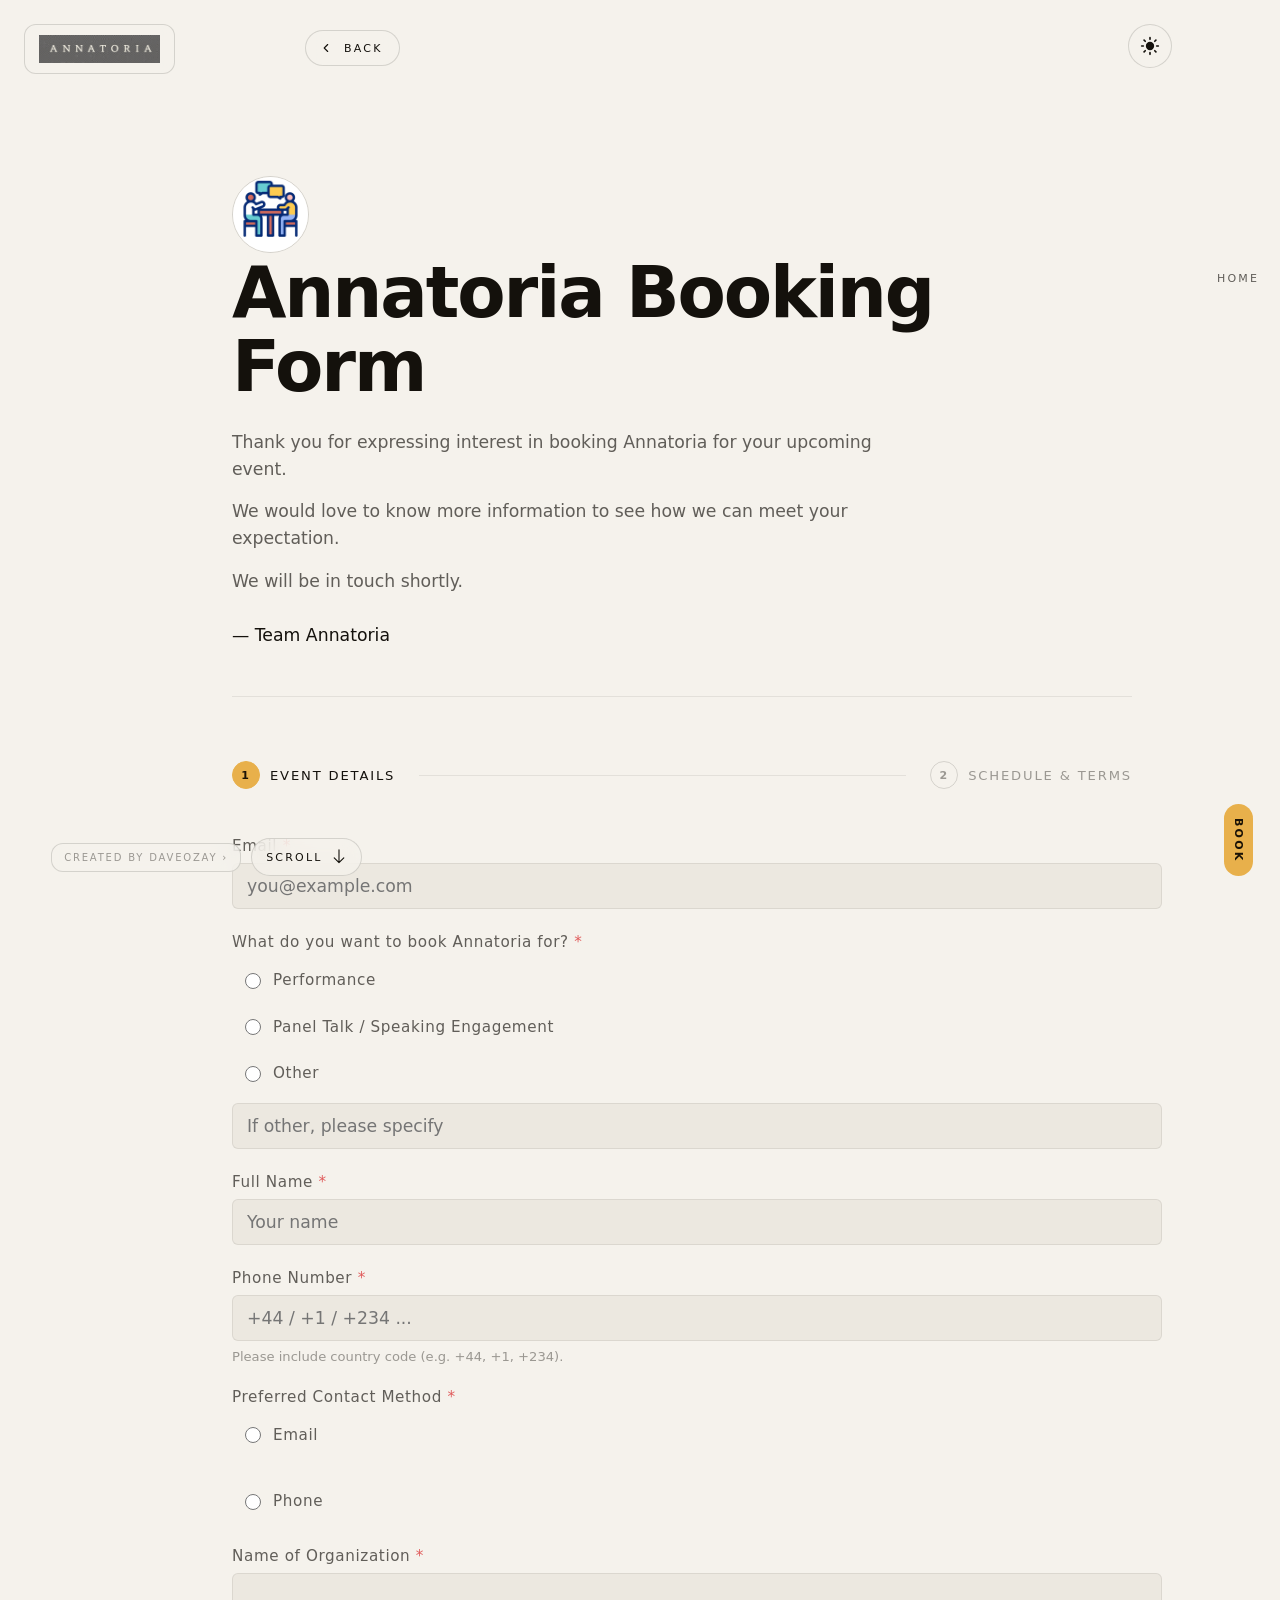
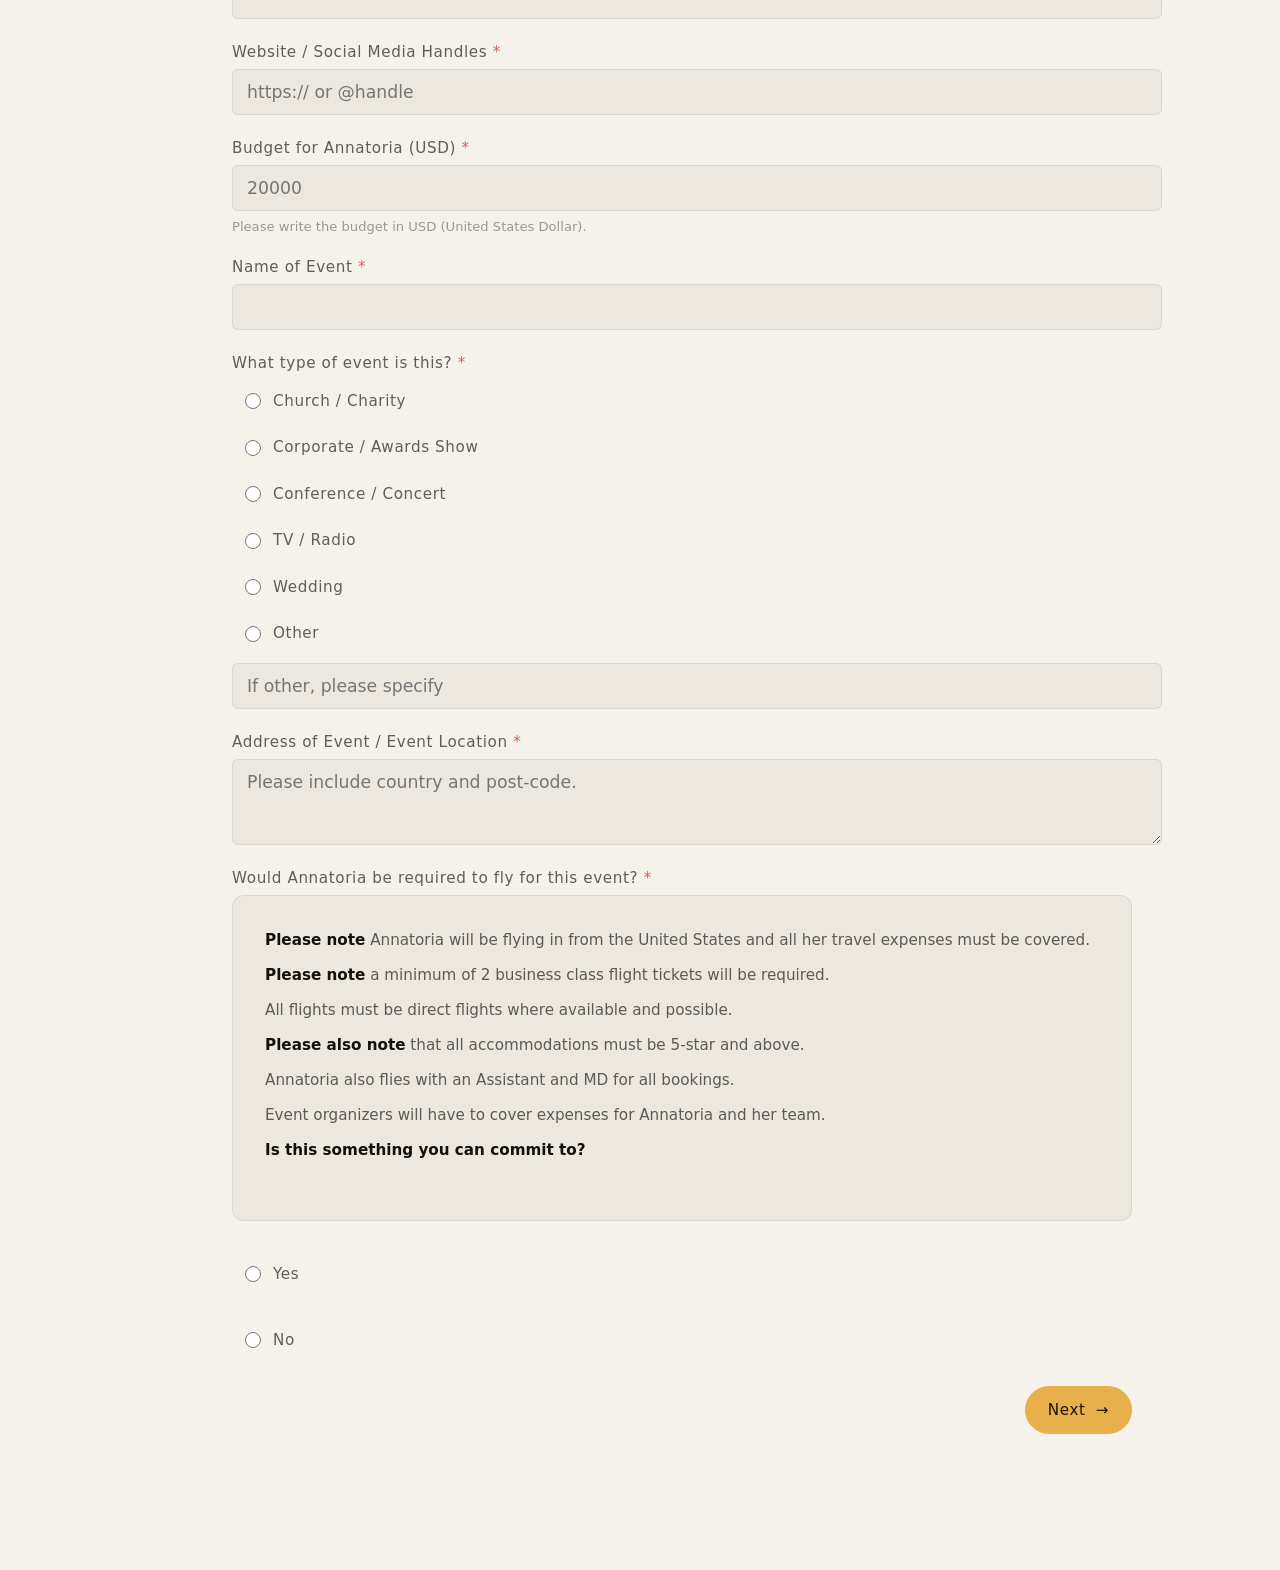
==== commit 1fe90b60: "Update social links" ====
--- a/contact.html
+++ b/contact.html
@@ -12,7 +12,7 @@
     <meta name="theme-color" content="#0a0a0a" />
     <meta name="color-scheme" content="dark light" />
      <link rel="manifest" href="./manifest.json" />
-    <link rel="canonical" href="https://annatoria.com/contact.html" />
+    <link rel="canonical" href="https://annatoria.vercel.app/contact.html" />
     <meta name="robots" content="index, follow" />
 
     <link
@@ -39,10 +39,10 @@
       property="og:description"
       content="Enquire about booking Annatoria for performances, speaking engagements, brand partnerships, and collaborations."
     />
-    <meta property="og:url" content="https://annatoria.com/contact.html" />
+    <meta property="og:url" content="https://annatoria.vercel.app/contact.html" />
     <meta
       property="og:image"
-      content="https://annatoria.com/assets/mains/Anna_Loading-page1.png"
+      content="https://annatoria.vercel.app/assets/mains/Anna_Loading-page1.png"
     />
     <meta property="og:image:width" content="1200" />
     <meta property="og:image:height" content="630" />
@@ -55,7 +55,7 @@
     />
     <meta
       name="twitter:image"
-      content="https://annatoria.com/assets/mains/Anna_Loading-page1.png"
+      content="https://annatoria.vercel.app/assets/mains/Anna_Loading-page1.png"
     />
 
     <link rel="preconnect" href="https://fonts.googleapis.com" />
@@ -66,7 +66,7 @@
         "@context": "https://schema.org",
         "@type": "ContactPage",
         "name": "Book Annatoria",
-        "url": "https://annatoria.com/contact.html",
+        "url": "https://annatoria.vercel.app/contact.html",
         "description": "Booking enquiry form for Annatoria.",
         "mainEntity": {
           "@type": "Organization",
